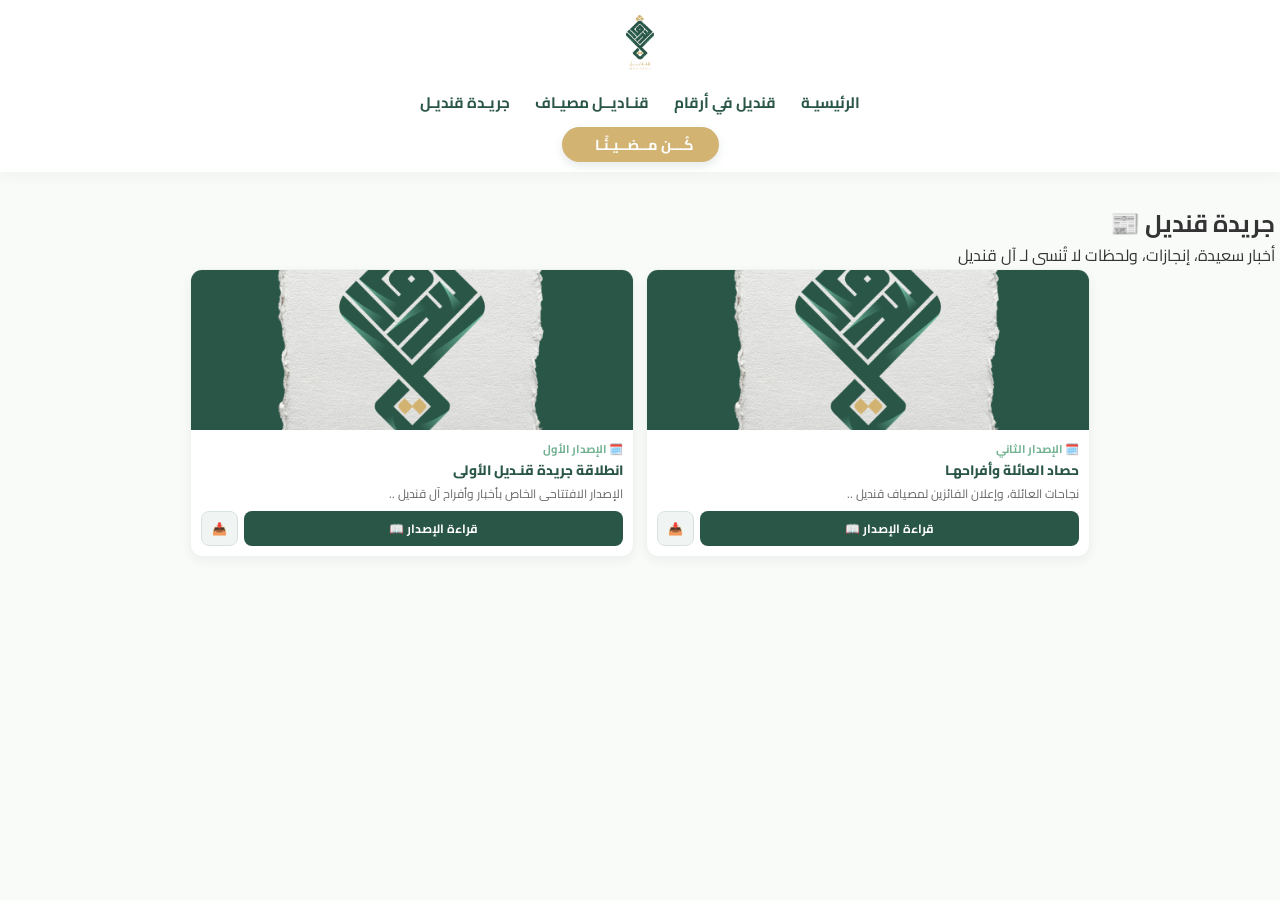
==== index.html @ c9a96355 "Update index.html" ====
<!DOCTYPE html>
<html lang="ar" dir="rtl">
<head>
    <meta charset="UTF-8">
    <meta name="viewport" content="width=device-width, initial-scale=1.0">
    <link rel="stylesheet" href="styleq.css">

    <title>جريدة قنديل</title>

    <!-- 1. أكواد الـ CSS (الستايل) -->
    <style>
        /* =======================================================
           تنسيقات قسم جريدة قنديل والنافذة الانبثاقية
           ======================================================= */
        @import url('https://fonts.googleapis.com/css2?family=Cairo:wght@400;600;700;800;900&display=swap');

         /* =======================================================
   إصلاح مسافة الهيدر + عرض بطاقتين بجانب بعضهما (Grid 2-Columns)
   ======================================================= */

/* 1. ضبط مسافة الهيدر لتطابق الصفحة الرئيسية */
/* ضبط المسافة العلوية لجميع الشاشات والجوالات */
body {
    font-family: 'Cairo', sans-serif !important;
    background-color: #f9fbf9;
    margin: 0;
    padding: 0;
    padding-top: 195px !important; /* مسافة كافية لمنع اختفاء العنوان خلف الهيدر */
    direction: rtl;
}

/* ضبط المسافة المخصصة للجوال والآيفون */
@media (max-width: 440px) {
    body {
        padding-top: 180px !important; /* زيادة المسافة للجوال حتى يظهر العنوان كاملاً */
    }
}

.qandil-newspaper-section {
    padding: 10px 5px;
}

/* 2. جعل شبكة العرض تتكون من عمودين دائماً */
.newspaper-grid {
    display: grid;
    grid-template-columns: repeat(2, 1fr); /* عمودين بصف واحد */
    gap: 12px; /* تقليل المسافة بين البطاقات لتناسب الجوال */
    max-width: 900px;
    margin: 0 auto;
}

/* 3. تصغير أحجام عناصر البطاقات للتناسق */
.newspaper-card {
    background: #ffffff;
    border-radius: 12px;
    overflow: hidden;
    box-shadow: 0 4px 12px rgba(0,0,0,0.05);
    border: 1px solid #eef2f0;
    display: flex;
    flex-direction: column;
}

.issue-badge {
    position: absolute;
    top: 8px;
    right: 8px;
    background: #D2B372;
    color: #4A3A10;
    font-weight: 800;
    font-size: 0.65rem;
    padding: 3px 8px;
    border-radius: 12px;
    z-index: 2;
}

.newspaper-cover {
    position: relative;
    height: 160px; /* تقليل ارتفاع الغلاف */
    background: #f4f6f5;
    overflow: hidden;
}

.newspaper-cover img {
    width: 100%;
    height: 100%;
    object-fit: cover;
}

.newspaper-info {
    padding: 10px;
    display: flex;
    flex-direction: column;
    flex-grow: 1;
}

.issue-date {
    font-size: 0.7rem;
    color: #72B192;
    font-weight: 700;
    margin-bottom: 4px;
}

.issue-title {
    font-size: 0.85rem;
    font-weight: 800;
    color: #2A5647;
    margin-bottom: 6px;
    line-height: 1.3;
}

.issue-snippet {
    font-size: 0.75rem;
    color: #666;
    line-height: 1.3;
    margin-bottom: 10px;
    flex-grow: 1;
    display: -webkit-box;
    -webkit-line-clamp: 2; /* اقتصاص النص الزائد لتبقى البطاقات بنفس الارتفاع */
    -webkit-box-orient: vertical;
    overflow: hidden;
}

.newspaper-actions {
    display: flex;
    gap: 6px;
}

.action-link {
    border: none;
    cursor: pointer;
    text-decoration: none;
    text-align: center;
    border-radius: 8px;
    font-weight: 700;
    padding: 6px 8px;
    font-size: 0.75rem;
}

.action-link.main {
    background: #2A5647;
    color: #ffffff;
    flex-grow: 1;
}

.action-link.icon-only {
    background: #f0f4f2;
    color: #2A5647;
    border: 1px solid #d8e3de;
    display: flex;
    align-items: center;
    justify-content: center;
    padding: 6px 10px;
}

        /* تنسيق النافذة الانبثاقية (Modal) */
        .flipbook-modal {
            display: none;
            position: fixed;
            top: 0; left: 0; width: 100%; height: 100%;
            background-color: rgba(0, 0, 0, 0.75);
            backdrop-filter: blur(5px);
            z-index: 99999;
            align-items: center;
            justify-content: center;
            padding: 20px;
        }

        .flipbook-modal.active {
            display: flex;
        }

        .modal-content {
            background: #ffffff;
            width: 90%;
            max-width: 1000px;
            height: 85vh;
            border-radius: 20px;
            overflow: hidden;
            display: flex;
            flex-direction: column;
            box-shadow: 0 20px 50px rgba(0,0,0,0.3);
            animation: modalFadeIn 0.3s ease;
        }

        @keyframes modalFadeIn {
            from { opacity: 0; transform: scale(0.95); }
            to { opacity: 1; transform: scale(1); }
        }

        .modal-header {
            background: #2A5647;
            color: #ffffff;
            padding: 15px 25px;
            display: flex;
            justify-content: space-between;
            align-items: center;
        }

        .modal-header h3 {
            margin: 0;
            font-size: 1.2rem;
            font-weight: 800;
        }

        .close-modal {
            background: none;
            border: none;
            color: #ffffff;
            font-size: 2rem;
            cursor: pointer;
            line-height: 1;
        }

        .modal-body {
            flex-grow: 1;
            width: 100%;
            height: 100%;
            background: #f0f0f0;
        }
    </style>
</head>
<body>
<header>
    <div class="container navbar">
        <div class="nav-logo-row">
            <a href="index.html#hero">
                <img src="شفاف%20%20قنديل.png" alt="شعار مصياف قنديل" class="nav-logo">
            </a>
        </div>

        <div class="nav-links-row">
            <nav>
                <ul class="nav-links">
                    <li><a href="index.html" title="الرئيسية"> الرئيسيـة </a></li>
                    <li><a href="index.html#stats">قنديل في أرقام</a></li>
                    <li><a href="all.html">قنـاديــل مصيـاف</a></li>
                    <li><a href="newp.html">جريـدة قنديـل</a></li>
                </ul>
            </nav>
        </div>

        <div class="nav-bottom-row">
            <a href="IBAN.html" target="_blank" class="nav-support-btn">
                كُـــن مــضــيـئًـا <i class="fa-solid fa-hand-holding-heart"></i>
            </a>
        </div>
    </div>
</header>

    <!-- أجزاء الـ HTML -->
    <section class="qandil-newspaper-section">
        <div class="newspaper-header">
            <h2 class="newspaper-title">جريدة قنديل 📰</h2>
            <p class="newspaper-subtitle">أخبار سعيدة، إنجازات، ولحظات لا تُنسى لـ آل قنديل</p>
        </div>

        <div class="newspaper-grid">

            <!-- الإصدار الثاني (new2.pdf) -->
            <div class="newspaper-card">
                <div class="issue-badge">أحدث إصدار 🔥</div>
                <div class="newspaper-cover">
                    <img src="غلاف.png" alt="غلاف الإصدار الثاني">
                    <div class="cover-overlay">
                        <button class="view-btn" onclick="openFlipbook('new2.pdf', 'الإصدار الثاني')">
                            تصفح الجريدة 📖
                        </button>
                    </div>
                </div>
                <div class="newspaper-info">
                    <span class="issue-date">🗓️ الإصدار الثاني</span>
                    <h3 class="issue-title">حصاد العائلة وأفراحهـا</h3>
                    <p class="issue-snippet">نجاحات العائلة، وإعلان الفائزين لمصياف قنديل ..</p>
                    <div class="newspaper-actions">
                        <button class="action-link main" onclick="openFlipbook('new2.pdf', 'الإصدار الثاني')">
                            قراءة الإصدار 📖
                        </button>
                        <a href="new2.pdf" download class="action-link icon-only" title="تحميل PDF">📥</a>
                    </div>
                </div>
            </div>

            <!-- الإصدار الأول (new1.pdf) -->
            <div class="newspaper-card">
                <div class="newspaper-cover">
                    <img src="غلاف.png" alt="غلاف الإصدار الأول">
                    <div class="cover-overlay">
                        <button class="view-btn" onclick="openFlipbook('new1.pdf', 'الإصدار الأول')">
                            تصفح الجريدة 📖
                        </button>
                    </div>
                </div>
                <div class="newspaper-info">
                    <span class="issue-date">🗓️ الإصدار الأول</span>
                    <h3 class="issue-title">انطلاقة جريدة قنـديل الأولى</h3>
                    <p class="issue-snippet">الإصدار الافتتاحي الخاص بأخبار وأفراح آل قنديل ..</p>
                    <div class="newspaper-actions">
                        <button class="action-link main" onclick="openFlipbook('new1.pdf', 'الإصدار الأول')">
                            قراءة الإصدار 📖
                        </button>
                        <a href="new1.pdf" download class="action-link icon-only" title="تحميل PDF">📥</a>
                    </div>
                </div>
            </div>

        </div>
    </section>

    <!-- النافذة الانبثاقية -->
    <div id="flipbookModal" class="flipbook-modal">
        <div class="modal-content">
            <div class="modal-header">
                <h3 id="modalTitle">تصفح الجريدة</h3>
                <button class="close-modal" onclick="closeFlipbook()">&times;</button>
            </div>
            <div class="modal-body">
                <!-- سيتم تحميل الـ PDF هنا تلقائياً -->
            </div>
        </div>
    </div>

    <!-- أكواد الجافاسكريبت JS -->
    <script>
function openFlipbook(pdfUrl, title) {
    const modal = document.getElementById('flipbookModal');
    const modalBody = document.querySelector('.modal-body');
    const modalTitle = document.getElementById('modalTitle');

    modalTitle.textContent = "جريدة قنديل - " + title;

    // استخدام اسم الملف المباشر ليعمل بسلاسة على GitHub Pages
    modalBody.innerHTML = `<embed src="${pdfUrl}#toolbar=0&navpanes=0" type="application/pdf" width="100%" height="100%" />`;

    modal.classList.add('active');
    document.body.style.overflow = 'hidden';
}

function closeFlipbook() {
    const modal = document.getElementById('flipbookModal');
    const modalBody = document.querySelector('.modal-body');

    modal.classList.remove('active');
    modalBody.innerHTML = '';
    document.body.style.overflow = 'auto';
}

window.onclick = function(event) {
    const modal = document.getElementById('flipbookModal');
    if (event.target === modal) {
        closeFlipbook();
    }
}
    </script>
</body>
</html>
---- styleq.css ----
/* =======================================================
   1. إعدادات المتغيرات والألوان بناءً على هوية قنديل
   ======================================================= */
:root {
    --primary-color: #2A5647;   /* الأخضر الداكن المعتمد للهوية */
    --accent-color: #D2B372;    /* الذهبي المعتمد (شعلة النور) */
    --light-bg: #f4f7f5;        /* خلفية مريحة */
    --white: #ffffff;
    --text-color: #333333;
    --transition: all 0.4s ease;
}

* {
    margin: 0;
    padding: 0;
    box-sizing: border-box;
    font-family: 'Cairo', sans-serif;
}

html {
    scroll-behavior: smooth;
}

body {
    background-color: var(--light-bg);
    color: var(--text-color);
    line-height: 1.6;
    overflow-x: hidden; /* يمنع أي ظهور لشريط التمرير العرضي المزعج في الآيفون */
    padding-top: 195px !important; /* مسافة تعويضية علوية لضمان عدم اختفاء بداية الـ Hero تحت الهيدر المطور المكون من 3 أسطر */
}

.container {
    width: 90%;
    max-width: 1300px;
    margin: 0 auto;
}

/* =======================================================
   2. الهيدر وشريط التنقل العلوي الثابت والمطور (Navbar)
   ======================================================= */
header {
    background-color: var(--white);
    box-shadow: 0 4px 15px rgba(0, 0, 0, 0.04);
    position: fixed;
    top: 0;
    left: 0;
    width: 100%;
    z-index: 1000;
    padding: 15px 0 10px 0;
}

/* حاوية الهيدر ترتب الأسطر الثلاثة عمودياً وتحاذيها في الوسط */
.navbar {
    display: flex;
    flex-direction: column;
    align-items: center; /* توسيط كل شيء */
    gap: 12px;
    width: 100%;
}

/* السطر الأول: الشعار في المنتصف */
.nav-logo-row {
    display: flex;
    justify-content: center;
    width: 100%;
}

.nav-logo {
    height: 55px; /* حجم مناسب للشعار */
    width: auto;
    object-fit: contain;
}

/* السطر الثاني: الروابط مجمعة في الوسط تحت الشعار */
.nav-links-row {
    display: flex;
    justify-content: center;
    width: 100%;
}

.nav-links {
    display: flex;
    align-items: center;
    justify-content: center;
    gap: 25px;
    list-style: none;
    margin: 0;
    padding: 0;
}

.nav-links li a {
    text-decoration: none;
    color: var(--primary-color);
    font-weight: 700;
    font-size: 0.95rem;
    transition: var(--transition);
}

.nav-links li a:hover {
    color: var(--accent-color);
}

/* أيقونة المنزل */
.home-icon {
    font-size: 1.3rem;
    color: var(--primary-color);
    transition: var(--transition);
    vertical-align: middle;
}

.home-icon:hover {
    color: var(--accent-color);
    transform: scale(1.15);
}

/* السطر الثالث: زر الدعم المصغر */
.nav-bottom-row {
    display: flex;
    justify-content: center;
    width: 100%;
}

/* تصميم الزر المصغر والمحكوم بأبعاد ثابتة */
.nav-support-btn {
    background-color: var(--accent-color);
    color: var(--white) !important;
    padding: 6px 25px; /* تقليل الحشو ليكون أصغر وأرشق */
    max-width: 180px; /* تحديد عرض أقصى لكي لا يمتد ويصبح ضخماً */
    width: auto; /* يلغي الامتداد التلقائي */
    border-radius: 50px;
    text-decoration: none;
    font-weight: 700;
    font-size: 0.9rem; /* خط أصغر وأرتب */
    box-shadow: 0 4px 10px rgba(42, 86, 71, 0.12);
    transition: var(--transition);
    display: inline-flex;
    align-items: center;
    justify-content: center;
    gap: 8px;
}

.nav-support-btn:hover {
    background-color: var(--primary-color);
    transform: translateY(-2px);
    box-shadow: 0 6px 15px rgba(42, 86, 71, 0.2);
}
/* =======================================================
   3. قسم الترحيب (Hero Section) - مقاس متوازن وملموم
   ======================================================= */
.hero-section {
    background: var(--white);
    padding: 30px 0; /* مسافة متناسقة وملمومة */
    width: 100%;
}

.hero-container {
    max-width: 1050px;
    margin: 0 auto;
    display: flex;
    flex-direction: row;
    align-items: center;
    justify-content: space-between;
    gap: 30px;
}

/* الجهة اليمنى: النصوص */
.hero-text-side {
    flex: 1.2;
    text-align: right;
}

.welcome-title {
    font-size: 1.6rem; /* عنوان بحجم معتدل وواضح */
    font-weight: 800;
    color: var(--primary-color);
    margin-bottom: 12px;
    line-height: 1.35;
}

.welcome-title .brand-name {
    color: var(--accent-color);
}

.hero-intro-content {
    display: flex;
    flex-direction: column;
    align-items: flex-start;
    gap: 10px;
    width: 100%;
}

.hero-main-text {
    font-size: 1.15rem; /* خط مقروء ومتناسق للسطر الأول */
    font-weight: 700;
    color: var(--primary-color);
    margin: 0;
    line-height: 1.45;
    text-align: right;
}

.hero-sub-text {
    font-size: 0.98rem; /* خط متناسب للسطر الثاني */
    font-weight: 600;
    color: var(--accent-color);
    margin: 0;
    line-height: 1.55;
    text-align: right;
}

/* الجهة اليسرى: الصورة/المعرض */
.hero-image-side {
    flex: 0.85;
    display: flex;
    justify-content: center;
    align-items: center;
    background: transparent;
}

.hero-img {
    width: 100%;
    max-width: 260px; /* مقاس ملموم للصورة بدون تضخيم */
    height: auto;
    object-fit: contain;
    background: none;
    box-shadow: none;
    border-radius: 0;
}

/* التجاوب مع الجوال */
@media (max-width: 768px) {
    .hero-container {
        flex-direction: column-reverse;
        text-align: center;
        gap: 20px;
    }

    .hero-text-side {
        text-align: center;
        width: 100%;
    }

    .hero-intro-content {
        align-items: center;
    }

    .welcome-title,
    .hero-main-text,
    .hero-sub-text {
        text-align: center;
    }

    .welcome-title { font-size: 1.35rem; }
    .hero-main-text { font-size: 1.05rem; }
    .hero-sub-text { font-size: 0.9rem; }

    .hero-img {
        max-width: 200px;
    }
}
/* =======================================================
   4. لوحة التحكم الإحصائية (Dashboard Section)
   ======================================================= */
.dashboard-section {
    padding: 40px 0;
}

.dashboard-grid {
    display: grid;
    grid-template-columns: 380px 1fr; /* 380px للحصالة يميناً والباقي للأبطال يساراً */
    gap: 25px;
    align-items: start;
}

/* في الشاشات الصغرى والجوال ينزلان تحت بعض */
@media (max-width: 992px) {
    .dashboard-grid {
        grid-template-columns: 1fr;
    }
}

/* لضبط شبكة الأبطال داخل العمود الأيسر */
.champions-section .categories-wrapper {
    display: grid;
    grid-template-columns: repeat(2, 1fr); /* تتوزع الفئات عمودين x عمودين للوضوح */
    gap: 15px;
}

@media (max-width: 600px) {
    .champions-section .categories-wrapper {
        grid-template-columns: 1fr;
    }
}
.section-title-box h2 {
    color: var(--primary-color);
    font-size: 1.8rem;
    margin-bottom: 5px;
    font-weight: 700;
}

.section-title-box p {
    color: #666;
    font-size: 0.95rem;
    margin-bottom: 20px;
}

/* بوكس الحصالة */
.right-column-box {
    background-color: var(--white);
    padding: 30px 20px;
    border-radius: 20px;
    box-shadow: 0 8px 25px rgba(0,0,0,0.04);
    border-top: 5px solid var(--accent-color);
    text-align: center;
}

.money-box-img-container {
    margin: 20px 0;
}

.money-box-large-img {
    max-width: 43%;
    height: auto;
    animation: pulse 2.5s infinite alternate;
}

@keyframes pulse {
    0% { transform: scale(1); }
    100% { transform: scale(1.04); }
}

/* =======================================================
   5. بوكس العداد ودليل ألوان العوائل الجديد
   ======================================================= */
.progress-container-box {
    background-color: var(--light-bg);
    padding: 20px;
    border-radius: 15px;
    margin-top: 15px;
    text-align: right;
}

.progress-info {
    display: flex;
    justify-content: space-between;
    font-size: 1rem;
    font-weight: 700;
    margin-bottom: 12px;
    direction: rtl;
}

.progress-bar-bg {
    background-color: #e0e0e0;
    height: 18px;
    border-radius: 10px;
    overflow: hidden;
    margin-bottom: 20px;
}

.progress-bar-fill {
    background: linear-gradient(90deg, var(--accent-color), var(--primary-color));
    height: 100%;
    transition: width 1.5s ease-in-out;
}

/* دليل ألوان العوائل الرأسي المنظم للآيفون */
.families-legend {
    display: flex;
    flex-direction: column;
    gap: 10px;
    margin: 15px 0;
    padding-top: 10px;
    border-top: 1px solid rgba(0, 0, 0, 0.05);
}

.legend-item {
    display: flex;
    align-items: center;
    gap: 10px;
    direction: rtl;
}

.color-box {
    width: 16px;
    height: 16px;
    border-radius: 4px;
    display: inline-block;
    flex-shrink: 0;
}

.family-name {
    font-size: 0.9rem;
    font-weight: 700;
    color: var(--text-color);
}

.motivation-text {
    font-size: 0.85rem;
    color: var(--primary-color);
    font-weight: 700;
    margin-top: 15px;
    text-align: center;
}

/* =======================================================
   6. لوحة شرف النجوم والأرقام
   ======================================================= */
.left-column-stars {
    background-color: var(--white);
    padding: 30px;
    border-radius: 20px;
    box-shadow: 0 8px 25px rgba(0,0,0,0.04);
    border-top: 5px solid var(--primary-color);
}

.stars-categories-grid {
    display: grid;
    grid-template-columns: 1fr 1fr;
    gap: 20px;
}

.winner-card {
    background: var(--light-bg);
    border-radius: 15px;
    padding: 20px;
    position: relative;
    display: flex;
    flex-direction: column;
    align-items: center;
    text-align: center;
    transition: var(--transition);
    border: 1px solid #e3eae5;
}

.winner-card:hover {
    transform: translateY(-5px);
    box-shadow: 0 10px 20px rgba(42, 86, 71, 0.08);
}

.category-tag {
    position: absolute;
    top: 12px;
    right: 12px;
    background-color: var(--primary-color);
    color: var(--white);
    padding: 3px 12px;
    border-radius: 12px;
    font-size: 0.8rem;
    font-weight: 700;
}

.winner-avatar-box {
    width: 90px;
    height: 90px;
    border-radius: 50%;
    border: 3px solid var(--accent-color);
    overflow: hidden;
    margin: 15px 0 10px 0;
    background-color: #ddd;
}

.winner-img {
    width: 100%;
    height: 100%;
    object-fit: cover;
}

.winner-details h3 {
    color: var(--primary-color);
    font-size: 1.2rem;
    font-weight: 700;
    margin-bottom: 5px;
}

/* --- تنسيق النص التشجيعي أسفل لوحة النجوم --- */
.stars-motivation-box {
    margin-top: 25px;
    padding: 15px;
    background-color: var(--light-bg);
    border-radius: 12px;
    text-align: center;
    border: 1px dashed var(--accent-color);
}

.stars-motivation-box p {
    color: var(--primary-color);
    font-size: 1rem;
    font-weight: 700;
    margin: 0;
    display: inline-flex;
    align-items: center;
    justify-content: center;
    gap: 8px;
}

.achievement-text {
    font-size: 0.9rem;
    color: #555;
    font-weight: 600;
}

.section-title {
    text-align: center;
    margin: 50px 0 30px 0;
}

.section-title h2 {
    color: var(--primary-color);
    font-size: 2.2rem;
    font-weight: 700;
}

.stats-grid {
    display: grid;
    grid-template-columns: repeat(auto-fit, minmax(260px, 1fr));
    gap: 25px;
    margin-bottom: 40px;
}

.stat-item {
    background-color: var(--white);
    padding: 35px 20px;
    border-radius: 15px;
    text-align: center;
    box-shadow: 0 5px 20px rgba(0,0,0,0.03);
    border-bottom: 4px solid var(--accent-color);
}

.stat-icon {
    font-size: 2.8rem;
    color: var(--primary-color);
    margin-bottom: 10px;
}

.counter {
    font-size: 2.4rem;
    color: var(--primary-color);
    font-weight: 700;
}

.stat-item p {
    font-weight: 700;
    color: #666;
}

/* =======================================================
   7. قسم من نحن والفوتر الرسمي المطور
   ======================================================= */
.about-section {
    background-color: var(--primary-color);
    color: var(--white);
    padding: 60px 0;
    border-radius: 20px 20px 0 0;
}

.about-grid {
    display: grid;
    grid-template-columns: 55% 40%;
    gap: 5%;
    align-items: center;
}

.about-text h2 {
    color: var(--accent-color);
    font-size: 2rem;
    margin-bottom: 20px;
    font-weight: 700;
    text-align: right;
}

.about-text p {
    font-size: 1rem;
    font-weight: 600;
    text-align: right;
    line-height: 1.8;
    opacity: 0.95;
}

.about-gallery-single {
    width: 80%;
    text-align: center;
}

.combined-gallery-img {
    width: 100%;
    height: auto;
    display: block;
    object-fit: contain;
}

/* =======================================================
   10. تنسيقات صفحة الاقتراحات المستقلة (صندوق الاقتراحات)
   ======================================================= */
.suggestions-section {
    padding: 60px 0 100px 0;
    background-color: var(--light-bg);
}

.sug-page-container {
    max-width: 600px; /* الحجم المحكوم والأنيق للصندوق كما طلبتِ */
    margin: 0 auto;
    padding: 0 15px;
}

.sug-page-box {
    background-color: var(--white);
    padding: 40px 30px;
    border-radius: 20px;
    box-shadow: 0 10px 30px rgba(42, 86, 71, 0.05); /* ظل ناعم بلمحة أخاذة من لون الهوية */
    border-top: 6px solid var(--accent-color); /* الخط الذهبي الفخم في الأعلى تماماً */
    transition: var(--transition);
}

.sug-page-form {
    margin-top: 35px;
    display: flex;
    flex-direction: column;
    gap: 25px; /* مسافات متناسقة بين الحقول */
}

.sug-page-group {
    display: flex;
    flex-direction: column;
    gap: 8px;
    text-align: right;
}

.sug-page-group label {
    display: block;
    color: var(--primary-color);
    font-weight: 700;
    font-size: 0.95rem;
}

.sug-page-group label i {
    color: var(--accent-color); /* الأيقونات بلون النور الذهبي المعتمد */
    margin-left: 5px;
}

.sug-page-group input[type="text"],
.sug-page-group select,
.sug-page-group textarea {
    width: 100%;
    padding: 14px 16px;
    border: 1.5px solid #e3eae5; /* لون حدود متناغم مع الخلفية الفاتحة والأخضر */
    background-color: #fcfdfe;
    border-radius: 12px;
    font-size: 0.95rem;
    font-weight: 600;
    font-family: 'Cairo', sans-serif;
    color: var(--text-color);
    direction: rtl;
    outline: none;
    transition: var(--transition);
}

.sug-page-group input[type="text"]::placeholder,
.sug-page-group textarea::placeholder {
    color: #aaaaaa;
}

/* تأثير التركيز عند الكتابة داخل الحقول */
.sug-page-group input[type="text"]:focus,
.sug-page-group select:focus,
.sug-page-group textarea:focus {
    border-color: var(--primary-color);
    background-color: var(--white);
    box-shadow: 0 0 0 4px rgba(42, 86, 71, 0.06); /* توهج خفيف بلون الهوية الأخضر */
}

.sug-page-group textarea {
    min-height: 140px;
    resize: vertical; /* التوسيع عمودياً فقط للمستخدم */
}

/* تنسيق زر الإرسال المتناسق مع أزرار الموقع */
.sug-page-submit-btn {
    width: 100%;
    background-color: var(--primary-color);
    color: var(--white);
    padding: 15px 30px;
    border: none;
    border-radius: 50px; /* زر دائري ورشيق متناسق مع أزرار الموقع */
    font-size: 1.05rem;
    font-weight: 700;
    font-family: 'Cairo', sans-serif;
    cursor: pointer;
    box-shadow: 0 4px 15px rgba(42, 86, 71, 0.15);
    display: flex;
    align-items: center;
    justify-content: center;
    gap: 8px;
    transition: var(--transition);
}

.sug-page-submit-btn:hover {
    background-color: var(--accent-color); /* يقلب ذهبي عند التحويم فخامة تامة */
    transform: translateY(-2px);
    box-shadow: 0 6px 20px rgba(210, 179, 114, 0.25);
    color: var(--white);
}

.sug-page-submit-btn:active {
    transform: translateY(0);
}

/* =======================================================
   11. التجاوب الكامل والشاشات الصغيرة لجوالات الآيفون
   ======================================================= */
@media (max-width: 480px) {
    .suggestions-section {
        padding: 30px 0 60px 0;
    }

    .sug-page-box {
        padding: 30px 20px;
        border-radius: 15px;
    }

    .sug-page-group label {
        font-size: 0.9rem;
    }

    .sug-page-group input[type="text"],
    .sug-page-group select,
    .sug-page-group textarea {
        padding: 12px 14px;
        font-size: 0.9rem;
    }

    .sug-page-submit-btn {
        padding: 13px 25px;
        font-size: 0.95rem;
    }
}

footer {
    background-color: #1b3a30;
    color: var(--white);
    padding: 25px 0;
    font-weight: 600;
    font-size: 0.9rem;
    border-top: 3px solid var(--accent-color);
}

.footer-container {
    display: flex;
    flex-direction: column;
    align-items: center;
    gap: 15px;
    text-align: center;
}

.footer-socials {
    display: flex;
    align-items: center;
    justify-content: center;
    gap: 20px;
}

.footer-icon-link {
    color: var(--white);
    text-decoration: none;
    font-size: 1.4rem;
    display: inline-flex;
    align-items: center;
    gap: 8px;
    transition: var(--transition);
}

.footer-icon-link.join-icon {
    font-size: 0.9rem;
    background-color: rgba(255, 255, 255, 0.1);
    padding: 6px 15px;
    border-radius: 20px;
    border: 1px solid rgba(212, 179, 114, 0.4);
}

.footer-icon-link:hover {
    color: var(--accent-color);
    transform: translateY(-2px);
}

.footer-icon-link.join-icon:hover {
    background-color: var(--accent-color);
    color: var(--primary-color);
}

.footer-rights p {
    opacity: 0.7;
    font-size: 0.85rem;
}

/* =======================================================
   8. شاشات العرض التفاعلية المتوسطة (Tablets)
   ======================================================= */
@media (max-width: 992px) {
    .dashboard-grid { grid-template-columns: 1fr; gap: 30px; }
    .stars-categories-grid { grid-template-columns: 1fr; }
    .about-grid { grid-template-columns: 1fr; gap: 30px; }
    .about-gallery-single { width: 100%; }
}

/* =======================================================
   9. شاشات الجوال المخصصة والآيفون والتجاوب الذكي للـ Hero
   ======================================================= */
@media (max-width: 440px) {
    .hero-section {
        padding-top: 10px !important; /* مسافة أمان مضافة بالتزامن مع البادنج الإجمالي للـ body */
        padding-bottom: 25px;
    }

    .hero-container {
        gap: 20px;
        padding: 0 15px;
    }

    .welcome-title { font-size: 1.6rem; }
    .hero-intro-content { gap: 15px; }
    .hero-main-text { font-size: 1.25rem; }
    .hero-sub-text { font-size: 1.05rem; }
    .hero-vision-text { font-size: 0.9rem; line-height: 1.7; }
}

.stat-icon .quran-custom-icon {
    width: 55px;         /* ارفعي القيمة هنا حتى يتناسق حجمها بالنظر مع الباقيين */
    height: 60px;        /* تثبيت الارتفاع ليتطابق مع الـ font-size الخاص بالأيقونات */
    object-fit: contain; /* يحافظ على أبعاد المصحف بدون تمطيط */
    display: inline-block;
    vertical-align: middle;
}

@media (max-width: 440px) {
    body {
        padding-top: 105px !important; /* مسافة تعويضية مطورة ومحكمة للآيفون لحماية الهيدر الممتد */
    }

    /* ضمان ثبات الهيدر العمودي في الجوال */
    .navbar {
        display: flex !important;
        flex-direction: column !important;
        justify-content: center !important;
        align-items: center !important;
        width: 100% !important;
        gap: 12px !important;
        padding: 0 !important;
    }

    .nav-logo {
        height: 48px !important; /* تصغير طفيف وموحد للشعار في الجوال */
        margin-bottom: 2px !important;
    }

    nav {
        width: 100% !important;
        display: flex !important;
        justify-content: center !important;
    }

    nav ul {
        display: flex !important;
        flex-direction: row !important;
        align-items: center !important;
        justify-content: center !important;
        gap: 15px !important; /* مسافة مريحة للروابط */
        width: 100% !important;
    }

    nav ul li {
        margin: 0 !important;
        padding: 0 !important;
    }

    nav ul li a {
        font-size: 0.88rem !important;
        white-space: nowrap !important;
    }

    .nav-support-btn {
        max-width: 160px !important; /* أبعاد محكومة للزر على الآيفون */
        padding: 5px 20px !important;
        font-size: 0.88rem !important;
        width: 100% !important;
        justify-content: center;
    }

    /* ضبط أبعاد كتل العناصر المتنوعة للجوال */
    .section-title-box h2 { font-size: 1.3rem; text-align: center; }
    .section-title-box p { font-size: 0.85rem; text-align: center; }
    .money-box-large-img { max-width: 55%; }
    .right-column-box, .left-column-stars { padding: 20px 12px; }
    .about-text h2 { font-size: 1.4rem; text-align: center; }
    .about-text p { font-size: 0.88rem; text-align: justify; }

    .stars-motivation-box {
        margin-top: 18px;
        padding: 12px 10px;
    }
    .stars-motivation-box p {
        font-size: 0.82rem;
    }

    .footer-socials {
        flex-direction: row;
        flex-wrap: wrap;
        justify-content: center;
        gap: 12px;
    }
    .footer-icon-link.join-icon .icon-text {
        font-size: 0.78rem;
    }
}

/* تنسيق عبارة الاحتفال بالوسط وبألوان الهوية */
.milestone-text-only {
    text-align: center !important; /* توسيط كامل للنص */
    margin: 18px auto 12px !important;
    padding: 0 10px !important;
    width: 100% !important;
}

/* السطر الأول: ذهبي وأكبر قليلاً */
.milestone-title {
    color: var(--accent-color) !important; /* اللون الذهبي الفخم الخاص بهوية قنديل */
    font-size: 1.15rem !important;          /* حجم أكبر بارز للعين */
    font-weight: 800 !important;
    margin-bottom: 6px !important;
    line-height: 1.4 !important;
}

/* السطر الثاني: أخضر غامق ناعم */
.milestone-sub {
    color: var(--primary-color) !important; /* اللون الأخضر الغامق الخاص بالهوية */
    font-size: 0.92rem !important;
    font-weight: 600 !important;
    margin: 0 !important;
    line-height: 1.5 !important;
}


/* تصميم زر حوّل الآن بهوية قنديل */
.btn-transfer-now {
    background-color: var(--primary-color); /* اللون الأخضر الرسمي */
    color: var(--white) !important;
    padding: 10px 35px; /* حجم متناسق ورشيق */
    border-radius: 50px; /* زوايا دائرية ناعمة */
    text-decoration: none;
    font-weight: 700;
    font-size: 0.95rem;
    box-shadow: 0 4px 12px rgba(42, 86, 71, 0.15);
    transition: var(--transition);
    display: inline-flex;
    align-items: center;
    justify-content: center;
}

/* تأثيرات حركة ذكية عند تمرير الماوس */
.btn-transfer-now:hover {
    background-color: var(--accent-color); /* يتحول للذهبي عند التمرير */
    color: var(--white) !important;
    transform: translateY(-2px);
    box-shadow: 0 6px 15px rgba(210, 179, 114, 0.25);
}

/* ضبط متجاوب وخاص بشاشات الجوال والآيفون لكي يحافظ على فخامته */
@media (max-width: 440px) {
    .btn-transfer-now {
        font-size: 0.88rem !important;
        padding: 8px 30px !important;
        width: 80% !important; /* يأخذ مساحة مناسبة ومريحة للضغط بالإصبع على الجوال */
    }
}

.motivation-text {
    font-size: 0.85rem;
    color: var(--primary-color);
    font-weight: 700;
    margin-top: 15px;
    text-align: center;
}
/* توسيط زر حوّل الآن مع الحفاظ على حجمه الطبيعي الأصلي */
.btn-transfer-now {
    display: inline-block !important; /* يحافظ على حجم الزر الطبيعي بدون ما يتمدد */
    margin: 15px auto !important;     /* مسافة علوية وسفلية مناسبة */
    float: none !important;            /* يلغي أي إزاحة جانبيّة */
}

/* الحاوية الأبو للزر لتجبره يوقف بالوسط */
.btn-transfer-now-container,
div:has(> .btn-transfer-now) {
    text-align: center !important;     /* يسنتر الزر بالملي في المنتصف */
    width: 100% !important;
}

/* توسيط القسم الرئيسي بالكامل */
.stars-of-the-week {
    width: 100% !important;
    text-align: center !important;
    padding: 30px 0 !important;
}

/* حاوية الساعة */
.hourglass-wrapper {
    width: 100% !important;
    display: block !important;
    text-align: center !important;
    margin: 20px 0 15px 0 !important;
}

/* الصورة بالوسط */
.hourglass-image {
    display: inline-block !important;
    max-width: 160px !important;
    height: auto !important;
    margin: 0 auto !important;
    float: none !important;
}

/* النص تحت الساعة بالوسط */
.closing-message {
    display: block !important;
    width: 100% !important;
    text-align: center !important;
    color: var(--primary-color) !important;
    font-size: 1.2rem !important;
    font-weight: 700 !important;
    margin: 15px auto 0 auto !important;
    clear: both !important;
}


/* تنسيق الحاوية الرئيسية */
.progress-container-box {
    display: flex;
    flex-direction: column;
    gap: 12px;
}

/* السطر العلوي: توزيع الحالي والهدف على الأطراف */
.progress-info-top {
    display: flex;
    justify-content: space-between;
    align-items: center;
    font-size: 0.95rem;
    font-weight: bold;
}
/* النص الذهبي بدون خلفية أو مربع */
.progress-info-top .goal-text,
.goal-text {
    color: #c5a059 !important;
    font-size: 1.25rem !important;
    font-weight: 800 !important;
    background: transparent !important; /* إزالة خلفية المربع */
    background-color: transparent !important;
    padding: 0 !important; /* إزالة المسافات الداخلية */
    border-radius: 0 !important;
}

.progress-info-top .goal-text strong,
.goal-text strong {
    color: #b38b3f !important;
}

/* السطر السفلي: وضع المتبقي تحت العداد بالوسط */
.progress-info-bottom {
    text-align: center;
    font-size: 0.95rem;
    color: var(--primary-color, #1b4332);
    margin-top: 4px;
}

#remaining-amount {
    color: #c5a059;
    font-weight: 800;
    font-size: 1.1rem;
}
/* =======================================================
   قسم أبطال مصياف قنديل - الفائزين بالبرنامج
   ======================================================= */
.champions-section {
    padding: 35px 0;
    background-color: var(--white);
}
/* =======================================================
   تنسيق قسم الأبطال (بدون خلفية بيضاء كبرى وبحجم أكبر)
   ======================================================= */
/* =======================================================
   تصميم منصة التتويج (Podium Layout)
   ======================================================= */

.champions-section,
.left-column-box.champions-section {
    background: transparent !important;
    border: none !important;
    box-shadow: none !important;
    padding: 10px 0 !important;
}

.champions-section .categories-wrapper {
    display: grid;
    grid-template-columns: repeat(2, 1fr);
    gap: 25px;
}

/* كارت الفئة */
.category-column {
    background: rgba(255, 255, 255, 0.7);
    backdrop-filter: blur(10px);
    border-radius: 20px;
    padding: 24px 15px 15px 15px;
    border: 1px solid rgba(255, 255, 255, 0.5);
    box-shadow: 0 10px 25px rgba(0,0,0,0.03);
}

.category-header {
    font-size: 1.3rem;
    font-weight: 800;
    color: #2a5647;
    text-align: center;
    margin-bottom: 25px;
}

/* حاوية منصة التتويج */
.podium-container {
    display: flex;
    justify-content: center;
    align-items: flex-end;
    gap: 12px;
    height: 250px;
    padding-bottom: 10px;
}

/* عمود المركز الفردي */
.podium-step {
    display: flex;
    flex-direction: column;
    align-items: center;
    flex: 1;
}

/* الصورة الشخصية فوق العمود */
.podium-avatar-wrapper {
    position: relative;
    margin-bottom: 8px;
}

.podium-avatar {
    width: 60px;
    height: 60px;
    border-radius: 50%;
    object-fit: cover;
    background: #fff;
    box-shadow: 0 4px 10px rgba(0,0,0,0.1);
}

.podium-badge {
    position: absolute;
    top: -8px;
    right: -5px;
    width: 24px;
    height: 24px;
    border-radius: 50%;
    color: #fff;
    font-weight: 900;
    font-size: 0.85rem;
    display: flex;
    align-items: center;
    justify-content: center;
    box-shadow: 0 2px 6px rgba(0,0,0,0.15);
}

.podium-name {
    font-size: 0.85rem;
    font-weight: 700;
    color: #333;
    text-align: center;
    margin-bottom: 6px;
    white-space: nowrap;
    overflow: hidden;
    text-overflow: ellipsis;
    max-width: 85px;
}

/* أعمدة المنصة بأرتفاعات وألوان مختلفة */
.podium-block {
    width: 100%;
    border-radius: 12px 12px 6px 6px;
    display: flex;
    align-items: center;
    justify-content: center;
    font-size: 1.4rem;
    font-weight: 900;
    color: rgba(255, 255, 255, 0.9);
    box-shadow: inset 0 2px 4px rgba(255,255,255,0.4), 0 4px 10px rgba(0,0,0,0.05);
}

/* المركز الأول: الأطول في المنتصف */
.step-1 { order: 2; }
.step-1 .podium-avatar { width: 72px; height: 72px; border: 3px solid #d2b372; }
.step-1 .podium-badge { background: #d2b372; }
.step-1 .podium-block {
    height: 110px;
    background: linear-gradient(180deg, #72b192 0%, #2a5647 100%);
}

/* المركز الثاني: على اليمين (في الواجهة العربية) */
.step-2 { order: 1; }
.step-2 .podium-avatar { border: 3px solid #a0aec0; }
.step-2 .podium-badge { background: #a0aec0; }
.step-2 .podium-block {
    height: 80px;
    background: linear-gradient(180deg, #8abea5 0%, #477a67 100%);
}

/* المركز الثالث: على اليسار */
.step-3 { order: 3; }
.step-3 .podium-avatar { border: 3px solid #e6ce9a; }
.step-3 .podium-badge { background: #e6ce9a; }
.step-3 .podium-block {
    height: 60px;
    background: linear-gradient(180deg, #aed4c2 0%, #5d8f7c 100%);
}

@media (max-width: 768px) {
    .champions-section .categories-wrapper {
        grid-template-columns: 1fr;
    }
}

/* دعم تداخل صور الفائزين المكررين */
.tied-avatars {
    display: flex;
    justify-content: center;
    position: relative;
    width: 80px;
}

.tied-avatars .podium-avatar {
    width: 48px !important;
    height: 48px !important;
}

.tied-avatars .tied-second {
    margin-right: -20px; /* تداخل احترافي بين الصورتين */
}
/* =======================================================
   تنسيق ألوان المنصة: ذهبي - زيتي غامق - زيتي فاتح
   ======================================================= */

/* 🥇 المركز الأول: الذهبي الفاخر (المنتصف) */
.step-1 .podium-avatar {
    border: 3px solid #D2B372 !important;
}
.step-1 .podium-badge {
    background: linear-gradient(135deg, #E6CE9A, #D2B372) !important;
    color: #4A3A10 !important;
}
.step-1 .podium-block {
    background: linear-gradient(180deg, #E6CE9A 0%, #D2B372 50%, #B8934A 100%) !important;
    color: #FFFFFF !important;
    text-shadow: 0 1px 3px rgba(0,0,0,0.3);
}

/* 🥈 المركز الثاني: زيتي غامق (اليمين) */
.step-2 .podium-avatar {
    border: 3px solid #2A5647 !important;
}
.step-2 .podium-badge {
    background: linear-gradient(135deg, #3B725E, #2A5647) !important;
    color: #FFFFFF !important;
}
.step-2 .podium-block {
    background: linear-gradient(180deg, #3B725E 0%, #2A5647 60%, #1D3D32 100%) !important;
    color: #FFFFFF !important;
    text-shadow: 0 1px 3px rgba(0,0,0,0.3);
}

/* 🥉 المركز الثالث: زيتي فاتح (اليسار) */
.step-3 .podium-avatar {
    border: 3px solid #72B192 !important;
}
.step-3 .podium-badge {
    background: linear-gradient(135deg, #93C7AD, #72B192) !important;
    color: #1D3D32 !important;
}
.step-3 .podium-block {
    background: linear-gradient(180deg, #93C7AD 0%, #72B192 60%, #569476 100%) !important;
    color: #FFFFFF !important;
    text-shadow: 0 1px 3px rgba(0,0,0,0.3);
}

/* =======================================================
   تكبير صور الأبطال والشارات فوق منصة التتويج
   ======================================================= */

/* تكبير حاوية الصورة لتعطي مجالاً أوسع */
.podium-avatar-wrapper {
    position: relative;
    margin-bottom: 12px;
}

/* 🥇 المركز الأول (المنتصف): صورة ضخمة وبارزة */
.step-1 .podium-avatar {
    width: 95px !important;
    height: 95px !important;
    border-width: 4px !important;
    box-shadow: 0 6px 15px rgba(210, 179, 114, 0.4) !important;
}

.step-1 .podium-badge {
    width: 30px !important;
    height: 30px !important;
    font-size: 1.1rem !important;
    top: -6px !important;
    right: -4px !important;
}

/* 🥈 المركز الثاني (اليمين): صورة كبيرة */
.step-2 .podium-avatar {
    width: 80px !important;
    height: 80px !important;
    border-width: 3.5px !important;
    box-shadow: 0 5px 12px rgba(42, 86, 71, 0.3) !important;
}

.step-2 .podium-badge {
    width: 27px !important;
    height: 27px !important;
    font-size: 1rem !important;
    top: -5px !important;
    right: -3px !important;
}

/* 🥉 المركز الثالث (اليسار): صورة كبيرة */
.step-3 .podium-avatar {
    width: 80px !important;
    height: 80px !important;
    border-width: 3.5px !important;
    box-shadow: 0 5px 12px rgba(114, 177, 146, 0.3) !important;
}

.step-3 .podium-badge {
    width: 27px !important;
    height: 27px !important;
    font-size: 1rem !important;
    top: -5px !important;
    right: -3px !important;
}

/* تكبير العرض في حالات المراكز المكررة (مثل غالب وزياد) */
.tied-avatars {
    width: 110px !important;
}

.tied-avatars .podium-avatar {
    width: 65px !important;
    height: 65px !important;
}

.tied-avatars .tied-second {
    margin-right: -25px !important;
}

/* زيادة ارتفاع المنصة لتتناسب مع الصور الكبيرة */
.podium-container {
    height: 290px !important;
}

/* تكبير خط الأسماء وتحسين التنسيق */
.podium-name {
    font-size: 1rem !important;
    font-weight: 800 !important;
    margin-bottom: 8px !important;
    max-width: 110px !important;
}
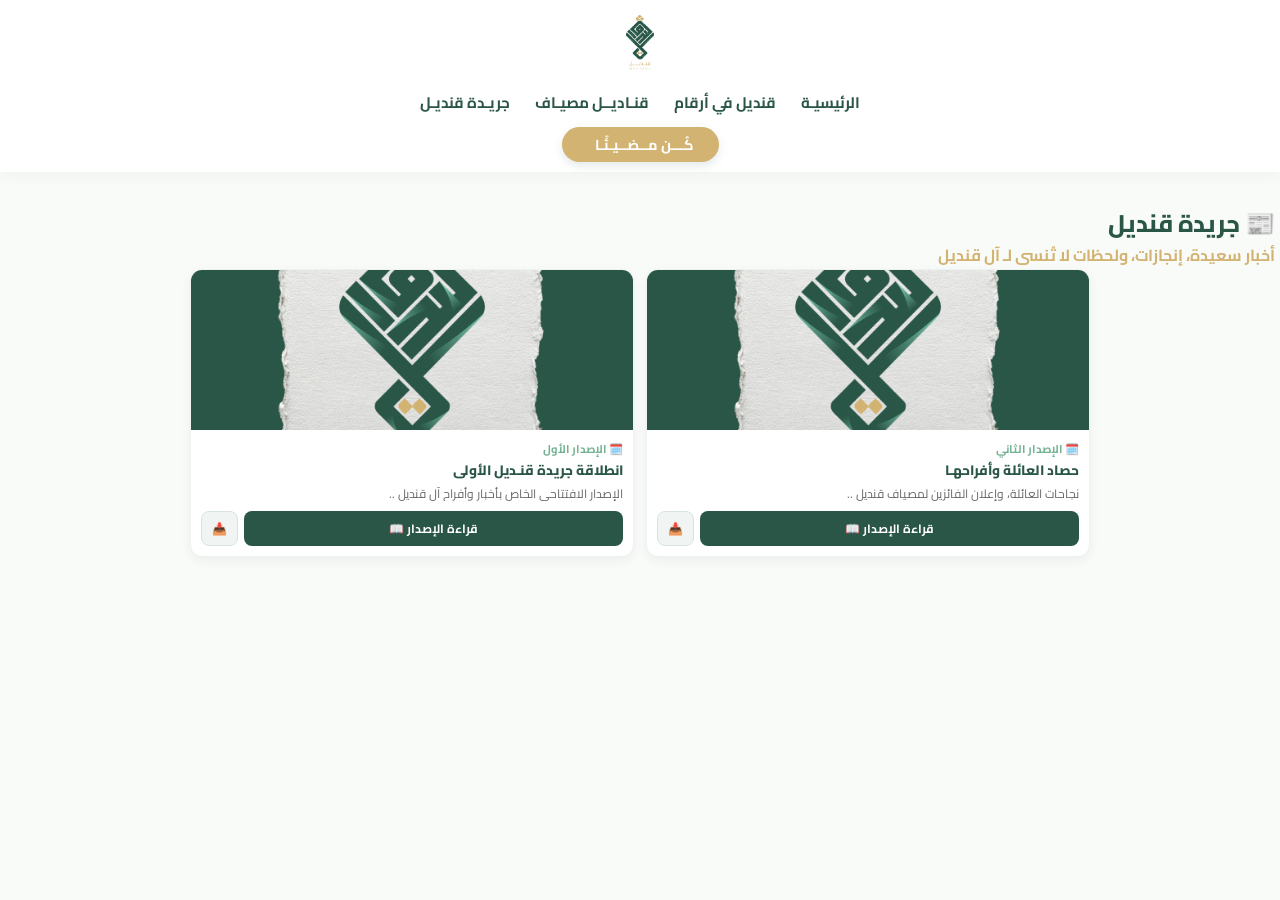
==== commit 03e57418: "Update index.html" ====
--- a/index.html
+++ b/index.html
@@ -249,10 +249,12 @@
 
     <!-- أجزاء الـ HTML -->
     <section class="qandil-newspaper-section">
-        <div class="newspaper-header">
-            <h2 class="newspaper-title">جريدة قنديل 📰</h2>
-            <p class="newspaper-subtitle">أخبار سعيدة، إنجازات، ولحظات لا تُنسى لـ آل قنديل</p>
-        </div>
+        <h1 class="newspaper-main-title" style="color: #2A5647; font-weight: 800;">
+    📰 جريدة قنديل
+</h1>
+<p class="newspaper-sub-title" style="color: #D2B372; font-weight: 700;">
+    أخبار سعيدة، إنجازات، ولحظات لا تُنسى لـ آل قنديل
+</p>
 
         <div class="newspaper-grid">
 
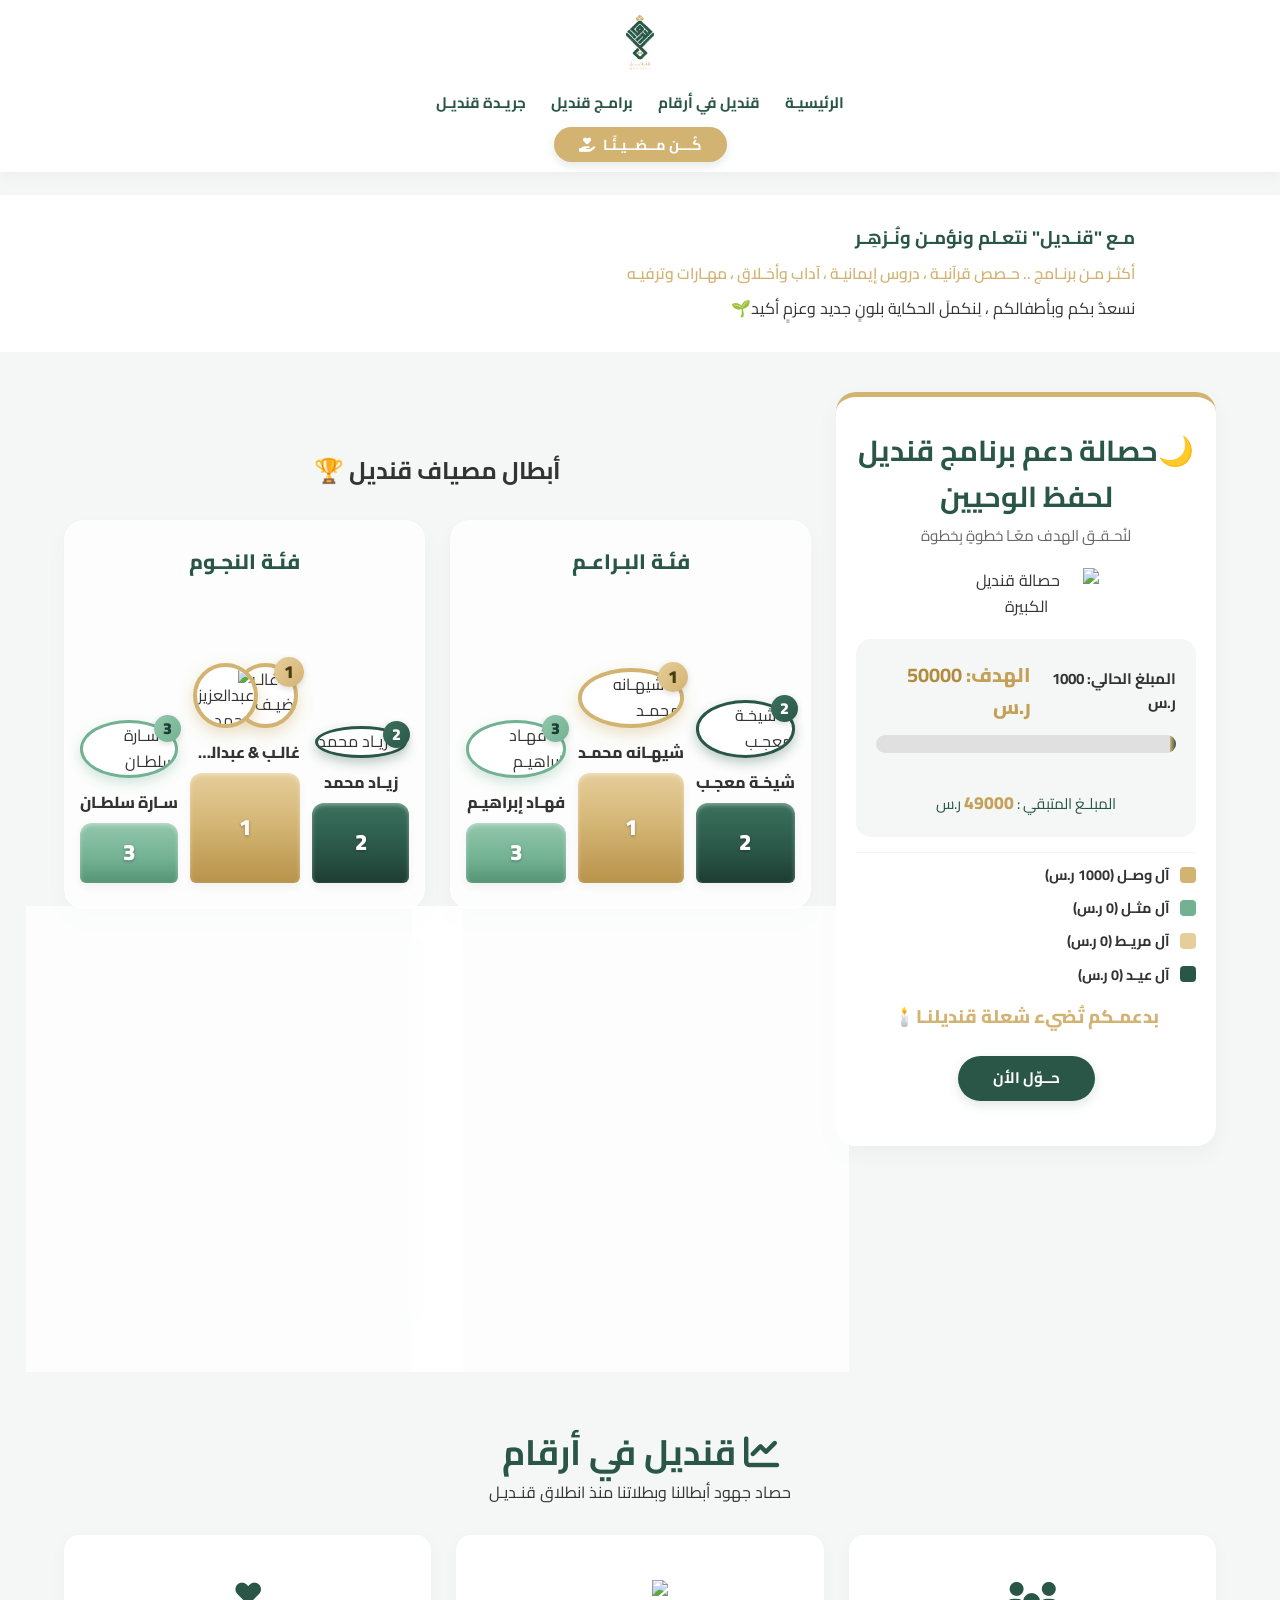
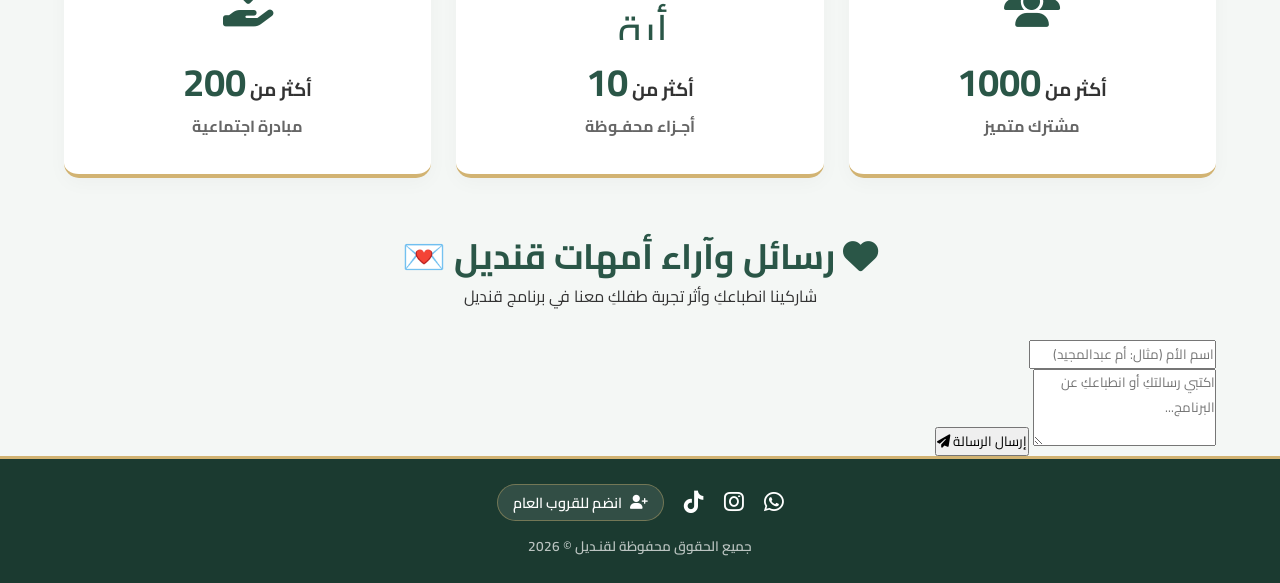
==== commit b89e9147: "Update index.html" ====
--- a/index.html
+++ b/index.html
@@ -3,355 +3,454 @@
 <head>
     <meta charset="UTF-8">
     <meta name="viewport" content="width=device-width, initial-scale=1.0">
+    <title>قنديل</title>
+    <!-- استدعاء خط Cairo المعتمد -->
+    <link rel="preconnect" href="https://fonts.googleapis.com">
+    <link rel="preconnect" href="https://fonts.gstatic.com" crossorigin>
+    <link href="https://fonts.googleapis.com/css2?family=Cairo:wght@400;600;700;900&display=swap" rel="stylesheet">
+    <!-- مكتبة الأيقونات Font Awesome -->
+    <link rel="stylesheet" href="https://cdnjs.cloudflare.com/ajax/libs/font-awesome/6.4.0/css/all.min.css">
     <link rel="stylesheet" href="styleq.css">
-
-    <title>جريدة قنديل</title>
-
-    <!-- 1. أكواد الـ CSS (الستايل) -->
-    <style>
-        /* =======================================================
-           تنسيقات قسم جريدة قنديل والنافذة الانبثاقية
-           ======================================================= */
-        @import url('https://fonts.googleapis.com/css2?family=Cairo:wght@400;600;700;800;900&display=swap');
-
-         /* =======================================================
-   إصلاح مسافة الهيدر + عرض بطاقتين بجانب بعضهما (Grid 2-Columns)
-   ======================================================= */
-
-/* 1. ضبط مسافة الهيدر لتطابق الصفحة الرئيسية */
-/* ضبط المسافة العلوية لجميع الشاشات والجوالات */
-body {
-    font-family: 'Cairo', sans-serif !important;
-    background-color: #f9fbf9;
-    margin: 0;
-    padding: 0;
-    padding-top: 195px !important; /* مسافة كافية لمنع اختفاء العنوان خلف الهيدر */
-    direction: rtl;
-}
-
-/* ضبط المسافة المخصصة للجوال والآيفون */
-@media (max-width: 440px) {
-    body {
-        padding-top: 180px !important; /* زيادة المسافة للجوال حتى يظهر العنوان كاملاً */
-    }
-}
-
-.qandil-newspaper-section {
-    padding: 10px 5px;
-}
-
-/* 2. جعل شبكة العرض تتكون من عمودين دائماً */
-.newspaper-grid {
-    display: grid;
-    grid-template-columns: repeat(2, 1fr); /* عمودين بصف واحد */
-    gap: 12px; /* تقليل المسافة بين البطاقات لتناسب الجوال */
-    max-width: 900px;
-    margin: 0 auto;
-}
-
-/* 3. تصغير أحجام عناصر البطاقات للتناسق */
-.newspaper-card {
-    background: #ffffff;
-    border-radius: 12px;
-    overflow: hidden;
-    box-shadow: 0 4px 12px rgba(0,0,0,0.05);
-    border: 1px solid #eef2f0;
-    display: flex;
-    flex-direction: column;
-}
-
-.issue-badge {
-    position: absolute;
-    top: 8px;
-    right: 8px;
-    background: #D2B372;
-    color: #4A3A10;
-    font-weight: 800;
-    font-size: 0.65rem;
-    padding: 3px 8px;
-    border-radius: 12px;
-    z-index: 2;
-}
-
-.newspaper-cover {
-    position: relative;
-    height: 160px; /* تقليل ارتفاع الغلاف */
-    background: #f4f6f5;
-    overflow: hidden;
-}
-
-.newspaper-cover img {
-    width: 100%;
-    height: 100%;
-    object-fit: cover;
-}
-
-.newspaper-info {
-    padding: 10px;
-    display: flex;
-    flex-direction: column;
-    flex-grow: 1;
-}
-
-.issue-date {
-    font-size: 0.7rem;
-    color: #72B192;
-    font-weight: 700;
-    margin-bottom: 4px;
-}
-
-.issue-title {
-    font-size: 0.85rem;
-    font-weight: 800;
-    color: #2A5647;
-    margin-bottom: 6px;
-    line-height: 1.3;
-}
-
-.issue-snippet {
-    font-size: 0.75rem;
-    color: #666;
-    line-height: 1.3;
-    margin-bottom: 10px;
-    flex-grow: 1;
-    display: -webkit-box;
-    -webkit-line-clamp: 2; /* اقتصاص النص الزائد لتبقى البطاقات بنفس الارتفاع */
-    -webkit-box-orient: vertical;
-    overflow: hidden;
-}
-
-.newspaper-actions {
-    display: flex;
-    gap: 6px;
-}
-
-.action-link {
-    border: none;
-    cursor: pointer;
-    text-decoration: none;
-    text-align: center;
-    border-radius: 8px;
-    font-weight: 700;
-    padding: 6px 8px;
-    font-size: 0.75rem;
-}
-
-.action-link.main {
-    background: #2A5647;
-    color: #ffffff;
-    flex-grow: 1;
-}
-
-.action-link.icon-only {
-    background: #f0f4f2;
-    color: #2A5647;
-    border: 1px solid #d8e3de;
-    display: flex;
-    align-items: center;
-    justify-content: center;
-    padding: 6px 10px;
-}
-
-        /* تنسيق النافذة الانبثاقية (Modal) */
-        .flipbook-modal {
-            display: none;
-            position: fixed;
-            top: 0; left: 0; width: 100%; height: 100%;
-            background-color: rgba(0, 0, 0, 0.75);
-            backdrop-filter: blur(5px);
-            z-index: 99999;
-            align-items: center;
-            justify-content: center;
-            padding: 20px;
-        }
-
-        .flipbook-modal.active {
-            display: flex;
-        }
-
-        .modal-content {
-            background: #ffffff;
-            width: 90%;
-            max-width: 1000px;
-            height: 85vh;
-            border-radius: 20px;
-            overflow: hidden;
-            display: flex;
-            flex-direction: column;
-            box-shadow: 0 20px 50px rgba(0,0,0,0.3);
-            animation: modalFadeIn 0.3s ease;
-        }
-
-        @keyframes modalFadeIn {
-            from { opacity: 0; transform: scale(0.95); }
-            to { opacity: 1; transform: scale(1); }
-        }
-
-        .modal-header {
-            background: #2A5647;
-            color: #ffffff;
-            padding: 15px 25px;
-            display: flex;
-            justify-content: space-between;
-            align-items: center;
-        }
-
-        .modal-header h3 {
-            margin: 0;
-            font-size: 1.2rem;
-            font-weight: 800;
-        }
-
-        .close-modal {
-            background: none;
-            border: none;
-            color: #ffffff;
-            font-size: 2rem;
-            cursor: pointer;
-            line-height: 1;
-        }
-
-        .modal-body {
-            flex-grow: 1;
-            width: 100%;
-            height: 100%;
-            background: #f0f0f0;
-        }
-    </style>
+    <!-- مكتبة قصاصات الاحتفال الخفيفة -->
+    <script src="https://cdn.jsdelivr.net/npm/canvas-confetti@1.6.0/dist/confetti.browser.min.js"></script>
 </head>
 <body>
 <header>
     <div class="container navbar">
+        <!-- الشعار في الأعلى ليكون بالوسط تماماً -->
         <div class="nav-logo-row">
             <a href="index.html#hero">
                 <img src="شفاف%20%20قنديل.png" alt="شعار مصياف قنديل" class="nav-logo">
             </a>
         </div>
 
+        <!-- روابط التنقل تحت الشعار مباشرة -->
         <div class="nav-links-row">
             <nav>
                 <ul class="nav-links">
                     <li><a href="index.html" title="الرئيسية"> الرئيسيـة </a></li>
                     <li><a href="index.html#stats">قنديل في أرقام</a></li>
-                    <li><a href="all.html">قنـاديــل مصيـاف</a></li>
+                    <li><a href="seasons.html">برامـج قنديل</a></li>
                     <li><a href="newp.html">جريـدة قنديـل</a></li>
                 </ul>
             </nav>
         </div>
 
+        <!-- 3. زر كن مضيئاً بحجم صغير وملموم في الأسفل -->
         <div class="nav-bottom-row">
-            <a href="IBAN.html" target="_blank" class="nav-support-btn">
+            <a href="IBAN.html" class="nav-support-btn">
                 كُـــن مــضــيـئًـا <i class="fa-solid fa-hand-holding-heart"></i>
             </a>
         </div>
+
     </div>
 </header>
 
-    <!-- أجزاء الـ HTML -->
-    <section class="qandil-newspaper-section">
-        <h1 class="newspaper-main-title" style="color: #2A5647; font-weight: 800;">
-    📰 جريدة قنديل
-</h1>
-<p class="newspaper-sub-title" style="color: #D2B372; font-weight: 700;">
-    أخبار سعيدة، إنجازات، ولحظات لا تُنسى لـ آل قنديل
-</p>
-
-        <div class="newspaper-grid">
-
-            <!-- الإصدار الثاني (new2.pdf) -->
-            <div class="newspaper-card">
-                <div class="issue-badge">أحدث إصدار 🔥</div>
-                <div class="newspaper-cover">
-                    <img src="غلاف.png" alt="غلاف الإصدار الثاني">
-                    <div class="cover-overlay">
-                        <button class="view-btn" onclick="openFlipbook('new2.pdf', 'الإصدار الثاني')">
-                            تصفح الجريدة 📖
-                        </button>
-                    </div>
-                </div>
-                <div class="newspaper-info">
-                    <span class="issue-date">🗓️ الإصدار الثاني</span>
-                    <h3 class="issue-title">حصاد العائلة وأفراحهـا</h3>
-                    <p class="issue-snippet">نجاحات العائلة، وإعلان الفائزين لمصياف قنديل ..</p>
-                    <div class="newspaper-actions">
-                        <button class="action-link main" onclick="openFlipbook('new2.pdf', 'الإصدار الثاني')">
-                            قراءة الإصدار 📖
-                        </button>
-                        <a href="new2.pdf" download class="action-link icon-only" title="تحميل PDF">📥</a>
-                    </div>
-                </div>
+<section class="hero-section" id="hero">
+    <div class="container hero-container">
+
+        <h1 class="welcome-title"> <span class="brand-name"></span></h1>
+
+        <div class="hero-intro-content">
+            <h2 class="hero-main-text">مـع "قنـديل" نتعـلم ونؤمـن ونُـزهِـر</h2>
+            <p class="hero-sub-text">أكثـر مـن برنـامج .. حـصص قرآنيـة ، دروس إيمانيـة ، آداب وأخـلاق ، مهـارات وترفيـه</p>
+            <p class="hero-vision-text">نسعدُ بكم وبأطفالكم ،
+لِنكملَ الحكاية بلونٍ جديد وعزمٍ أكيد🌱</p>
+        </div>
+
+    </div>
+</section>
+
+    <!-- لوحة التفاعل الرئيسية (المقسمة لعمودين يمين ويسار) -->
+    <section id="main-dashboard" class="dashboard-section">
+        <div class="container dashboard-grid">
+
+            <!-- العمود الأيمن: الحصالة ممتدة بالطول -->
+            <div class="right-column-box">
+                <div class="section-title-box">
+                    <h2>🌙حصالة دعم برنامج قنديل لحفظ الوحيين </h2>
+                    <p>لنُحـقـق الهدف معًـا خطوةٍ بِخطوة</p>
+                </div>
+                <!-- صورة الحصالة الكبيرة -->
+                <div class="money-box-img-container">
+                    <img src="حصالةقنديل.png" alt="حصالة قنديل الكبيرة" class="money-box-large-img">
+                </div>
+                <!-- عداد الحصالة أسفل الصورة -->
+                <div class="progress-container-box">
+                    <div class="progress-info-top">
+                        <span>المبلغ الحالي: <strong id="current-amount">1000</strong> ر.س</span>
+                        <span class="goal-text">الهدف: <strong id="goal-amount">50000</strong> ر.س</span>
+                    </div>
+
+                    <div class="progress-bar-bg">
+                        <div id="progress-fill" class="progress-bar-fill" style="width: 2%;"></div>
+                    </div>
+
+                    <div class="progress-info-bottom">
+                        <span>المبلـغ المتبقي : <strong id="remaining-amount">0</strong> ر.س</span>
+                    </div>
+                </div>
+
+                <div class="families-legend">
+                    <div class="legend-item">
+                        <span class="color-box" style="background-color: #D2B372;"></span> <span class="family-name">آل وصـل (1000 ر.س)</span>
+                    </div>
+                    <div class="legend-item">
+                        <span class="color-box" style="background-color: #72B192;"></span> <span class="family-name">آل مثـل (0 ر.س)</span>
+                    </div>
+                    <div class="legend-item">
+                        <span class="color-box" style="background-color: #E6CE9A;"></span> <span class="family-name">آل مريـط (0 ر.س)</span>
+                    </div>
+                    <div class="legend-item">
+                        <span class="color-box" style="background-color: #2A5647;"></span> <span class="family-name">آل عيـد (0 ر.س)</span>
+                    </div>
+                </div>
+
+                <div class="milestone-text-only">
+                    <h6 class="milestone-title">
+                        <p>️بدعمـكم تُضيء شعلة قنديلنـا🕯️</p>
+                    </h6>
+                </div>
+
+                <div class="motivation-btn-row">
+                    <a href="IBAN.html" class="btn-transfer-now">حــوّل الأن</a>
+                </div>
+            </div> <!-- إغلاق العمود الأيمن -->
+
+            <!-- العمود الأيسر: قسم أبطال مصياف قنديل (تصميم منصة التتويج) -->
+            <div class="left-column-box champions-section">
+                <h2 class="section-title">أبطال مصياف قنديل 🏆</h2>
+
+                <div class="categories-wrapper">
+
+                    <!-- 1. فئة البراعم -->
+                    <div class="category-column">
+                        <h3 class="category-header">فئـة البـراعـم </h3>
+
+                        <div class="podium-container">
+                            <!-- المركز الثاني (يمين) -->
+                            <div class="podium-step step-2">
+                                <div class="podium-avatar-wrapper">
+                                    <img src="شيخه%20معجب.jpeg" class="podium-avatar" alt="شيخـة معجـب">
+                                    <span class="podium-badge">2</span>
+                                </div>
+                                <span class="podium-name">شيخـة معجـب</span>
+                                <div class="podium-block">2</div>
+                            </div>
+
+                            <!-- المركز الأول (المنتصف) -->
+                            <div class="podium-step step-1">
+                                <div class="podium-avatar-wrapper">
+                                    <img src="شيهانه.png" class="podium-avatar" alt="شيهـانه محمـد">
+                                    <span class="podium-badge">1</span>
+                                </div>
+                                <span class="podium-name">شيهـانه محمـد</span>
+                                <div class="podium-block">1</div>
+                            </div>
+
+                            <!-- المركز الثالث (يسار) -->
+                            <div class="podium-step step-3">
+                                <div class="podium-avatar-wrapper">
+                                    <img src="فهاد.png" class="podium-avatar" alt="فهـاد إبراهيـم">
+                                    <span class="podium-badge">3</span>
+                                </div>
+                                <span class="podium-name">فهـاد إبراهيـم</span>
+                                <div class="podium-block">3</div>
+                            </div>
+                        </div>
+                    </div>
+
+                    <!-- 2. فئة النجوم -->
+                    <div class="category-column">
+                        <h3 class="category-header">فئـة النجـوم </h3>
+
+                        <div class="podium-container">
+                            <div class="podium-step step-2">
+                                <div class="podium-avatar-wrapper">
+                                    <img src="زياد%20.jpeg" class="podium-avatar" alt="زيـاد محمد">
+                                    <span class="podium-badge">2</span>
+                                </div>
+                                <span class="podium-name">زيـاد محمد</span>
+                                <div class="podium-block">2</div>
+                            </div>
+
+                            <div class="podium-step step-1 step-tied">
+                                <div class="podium-avatar-wrapper tied-avatars">
+                                    <img src="غالب%20ضيف%20الله%20غالب.jpeg" class="podium-avatar" alt="غالـب ضيـف الله">
+                                    <img src="عبدالعزيز.jpeg" class="podium-avatar tied-second" alt="عبدالعزيز محمد">
+                                    <span class="podium-badge">1</span>
+                                </div>
+                                <span class="podium-name">غالـب & عبدالعزيز</span>
+                                <div class="podium-block">1</div>
+                            </div>
+
+                            <div class="podium-step step-3">
+                                <div class="podium-avatar-wrapper">
+                                    <img src="سلطان%20ساره.png" class="podium-avatar" alt="سـارة سلطـان">
+                                    <span class="podium-badge">3</span>
+                                </div>
+                                <span class="podium-name">سـارة سلطـان</span>
+                                <div class="podium-block">3</div>
+                            </div>
+                        </div>
+                    </div>
+
+                    <!-- 3. فئة الزهور -->
+                    <div class="category-column">
+                        <h3 class="category-header">فئـة الزهـور </h3>
+
+                        <div class="podium-container">
+                            <div class="podium-step step-2">
+                                <div class="podium-avatar-wrapper">
+                                    <img src="نوف.jpeg" class="podium-avatar" alt="نـوف محمد">
+                                    <span class="podium-badge">2</span>
+                                </div>
+                                <span class="podium-name">نـوف محمد</span>
+                                <div class="podium-block">2</div>
+                            </div>
+
+                            <div class="podium-step step-1">
+                                <div class="podium-avatar-wrapper">
+                                    <img src="الجوري.jpeg" class="podium-avatar" alt="الجـوري عبدالله">
+                                    <span class="podium-badge">1</span>
+                                </div>
+                                <span class="podium-name">الجـوري عبدالله</span>
+                                <div class="podium-block">1</div>
+                            </div>
+
+                            <div class="podium-step step-3">
+                                <div class="podium-avatar-wrapper">
+                                    <img src="ديما.jpeg" class="podium-avatar" alt="ديمـا عبدالله">
+                                    <span class="podium-badge">3</span>
+                                </div>
+                                <span class="podium-name">ديمـا عبدالله</span>
+                                <div class="podium-block">3</div>
+                            </div>
+                        </div>
+                    </div>
+
+                    <!-- 4. فئة الرواد -->
+                    <div class="category-column">
+                        <h3 class="category-header">فئـة الـرواد </h3>
+
+                        <div class="podium-container">
+                            <div class="podium-step step-2">
+                                <div class="podium-avatar-wrapper">
+                                    <img src="girl-avatar.png" class="podium-avatar" alt="نـوف سعـد">
+                                    <span class="podium-badge">2</span>
+                                </div>
+                                <span class="podium-name">نـوف سعـد</span>
+                                <div class="podium-block">2</div>
+                            </div>
+
+                            <div class="podium-step step-1">
+                                <div class="podium-avatar-wrapper">
+                                    <img src="girl-avatar.png" class="podium-avatar" alt="جـواهـر صاهـود">
+                                    <span class="podium-badge">1</span>
+                                </div>
+                                <span class="podium-name">جـواهـر صاهـود</span>
+                                <div class="podium-block">1</div>
+                            </div>
+
+                            <div class="podium-step step-3 step-tied">
+                                <div class="podium-avatar-wrapper tied-avatars">
+                                    <img src="girl-avatar.png" class="podium-avatar" alt="عايشـه عيـد">
+                                    <img src="girl-avatar.png" class="podium-avatar tied-second" alt="وئـام سعـد">
+                                    <span class="podium-badge">3</span>
+                                </div>
+                                <span class="podium-name">عايشـه & وئـام</span>
+                                <div class="podium-block">3</div>
+                            </div>
+                        </div>
+                    </div>
+
+                </div>
+            </div> <!-- إغلاق العمود الأيسر -->
+        </div>
+    </section>
+
+<!-- قسم قنديل في أرقام -->
+<section id="stats" class="stats-section">
+    <div class="container">
+        <div class="section-title">
+            <h2><i class="fa-solid fa-chart-line"></i> قنديل في أرقام</h2>
+            <p>حصاد جهود أبطالنا وبطلاتنا  منذ انطلاق قنـديـل</p>
+        </div>
+        <div class="stats-grid">
+            <div class="stat-item">
+                <div class="stat-icon"><i class="fa-solid fa-users"></i></div>
+                <h3>أكثر من <span class="counter" data-target="1000">1000</span></h3>
+                <p>مشترك متميز</p>
             </div>
 
-            <!-- الإصدار الأول (new1.pdf) -->
-            <div class="newspaper-card">
-                <div class="newspaper-cover">
-                    <img src="غلاف.png" alt="غلاف الإصدار الأول">
-                    <div class="cover-overlay">
-                        <button class="view-btn" onclick="openFlipbook('new1.pdf', 'الإصدار الأول')">
-                            تصفح الجريدة 📖
-                        </button>
-                    </div>
-                </div>
-                <div class="newspaper-info">
-                    <span class="issue-date">🗓️ الإصدار الأول</span>
-                    <h3 class="issue-title">انطلاقة جريدة قنـديل الأولى</h3>
-                    <p class="issue-snippet">الإصدار الافتتاحي الخاص بأخبار وأفراح آل قنديل ..</p>
-                    <div class="newspaper-actions">
-                        <button class="action-link main" onclick="openFlipbook('new1.pdf', 'الإصدار الأول')">
-                            قراءة الإصدار 📖
-                        </button>
-                        <a href="new1.pdf" download class="action-link icon-only" title="تحميل PDF">📥</a>
-                    </div>
-                </div>
+            <div class="stat-item">
+                <div class="stat-icon">
+                    <img src="ايقونة%20قران%20(2).png" alt="أيقونة القرآن" class="quran-custom-icon">
+                </div>
+                <h3>أكثر من <span class="counter" data-target="10">10</span></h3>
+                <p>أجـزاء محفـوظة</p>
             </div>
 
-        </div>
-    </section>
-
-    <!-- النافذة الانبثاقية -->
-    <div id="flipbookModal" class="flipbook-modal">
-        <div class="modal-content">
-            <div class="modal-header">
-                <h3 id="modalTitle">تصفح الجريدة</h3>
-                <button class="close-modal" onclick="closeFlipbook()">&times;</button>
+            <div class="stat-item">
+                <div class="stat-icon"><i class="fa-solid fa-hand-holding-heart"></i></div>
+                <h3>أكثر من <span class="counter" data-target="200">200</span></h3>
+                <p>مبادرة اجتماعية</p>
             </div>
-            <div class="modal-body">
-                <!-- سيتم تحميل الـ PDF هنا تلقائياً -->
+        </div>
+    </div>
+</section>
+
+<!-- قسم آراء ورسائل أمهات قنديل -->
+<section class="reviews-section" id="reviews">
+    <div class="container">
+        <div class="section-title">
+            <h2><i class="fa-solid fa-heart"></i> رسائل وآراء أمهات قنديل 💌</h2>
+            <p>شاركينا انطباعكِ وأثر تجربة طفلكِ معنا في برنامج قنديل</p>
+        </div>
+
+        <!-- نموذج كتابة تعليق -->
+        <div class="review-form-card">
+            <form id="reviewForm">
+                <div class="form-group-row">
+                    <input type="text" id="momName" placeholder="اسم الأم (مثال: أم عبدالمجيد)" required>
+                    
+                </div>
+                <textarea id="reviewText" rows="3" placeholder="اكتبي رسالتكِ أو انطباعكِ عن البرنامج..." required></textarea>
+                <button type="button" onclick="addReview(event)" class="submit-review-btn">
+                    إرسال الرسالة <i class="fa-solid fa-paper-plane"></i>
+                </button>
+            </form>
+        </div>
+
+        <!-- عرض بطاقات التعليقات -->
+        <div class="reviews-grid" id="reviewsGrid">
+            <!-- ستظهر آراء الأمهات هنا -->
+        </div>
+    </div>
+</section>
+
+<!-- الفوتر -->
+<footer>
+    <div class="container footer-container">
+        <div class="footer-socials">
+            <a href="https://wa.me/966579517751" target="_blank" title="واتساب المبادرة" class="footer-icon-link">
+                <i class="fa-brands fa-whatsapp"></i>
+            </a>
+            <a href="https://www.instagram.com/qandeel_fund" target="_blank" title="انستقرام المبادرة" class="footer-icon-link">
+             <i class="fa-brands fa-instagram"></i>
+            </a>
+            <a href="https://www.tiktok.com/@qandeel_fund?_r=1&_t=ZS-97tT4upqG7I" target="_blank" title="تيك توك المبادرة" class="footer-icon-link">
+            <i class="fa-brands fa-tiktok"></i>
+            </a>
+            <a href="https://chat.whatsapp.com/KPNoigsbJTEI9pqOmeyUr5?mode=gi_t" target="_blank" title="القروب العام" class="footer-icon-link join-icon">
+                <i class="fa-solid fa-user-plus"></i> <span class="icon-text">انضم للقروب العام</span>
+            </a>
+        </div>
+
+        <div class="footer-rights">
+            <p>جميع الحقوق محفوظة لقنـديل © 2026</p>
+        </div>
+    </div>
+</footer>
+
+<script>
+document.addEventListener("DOMContentLoaded", function() {
+    // 1. حساب المبلغ المتبقي تلقائياً
+    const current = parseFloat(document.getElementById("current-amount")?.innerText) || 0;
+    const goal = parseFloat(document.getElementById("goal-amount")?.innerText) || 0;
+
+    let remaining = goal - current;
+    if (remaining < 0) remaining = 0;
+
+    const remainingEl = document.getElementById("remaining-amount");
+    if (remainingEl) remainingEl.innerText = remaining;
+
+    // 2. إذا اكتمل المبلغ (المتبقي 0)، يتم تشغيل الاحتفال عند التمرير للخانة
+    if (remaining === 0) {
+        const targetSection = document.querySelector(".progress-container-box");
+
+        if (targetSection) {
+            let hasCelebrated = false;
+
+            const observer = new IntersectionObserver((entries) => {
+                entries.forEach(entry => {
+                    if (entry.isIntersecting && !hasCelebrated) {
+                        hasCelebrated = true;
+                        launchCelebration();
+                    }
+                });
+            }, { threshold: 0.5 });
+
+            observer.observe(targetSection);
+        }
+    }
+
+    // دالة إطلاق قصاصات الاحتفال
+    function launchCelebration() {
+        var count = 200;
+        var defaults = {
+            origin: { y: 0.7 },
+            colors: ['#c5a059', '#b38b3f', '#2D4A3E', '#ffffff']
+        };
+
+        function fire(particleRatio, opts) {
+            confetti(Object.assign({}, defaults, opts, {
+                particleCount: Math.floor(count * particleRatio)
+            }));
+        }
+
+        fire(0.25, { spread: 26, startVelocity: 55 });
+        fire(0.2,  { spread: 60 });
+        fire(0.35, { spread: 100, decay: 0.91, scalar: 0.8 });
+        fire(0.1,  { spread: 120, startVelocity: 25, decay: 0.92, scalar: 1.2 });
+        fire(0.1,  { spread: 120, startVelocity: 45 });
+    }
+});
+
+// دالة إضافة رسالة جديدة من الأمهات
+// دالة إضافة رسالة جديدة من الأمهات
+function addReview(e) {
+    // منع إعادة تحميل الصفحة عند الضغط على زر الإرسال
+    if (e) e.preventDefault();
+
+    const momName = document.getElementById('momName').value.trim();
+    const childName = document.getElementById('childName').value.trim();
+    const reviewText = document.getElementById('reviewText').value.trim();
+
+    if (!momName || !childName || !reviewText) {
+        alert("لطفاً اكتمالي كافة الحقول قبل الإرسال 🌱");
+        return false;
+    }
+
+    // إنشاء بطاقة التعليق
+    const reviewCard = document.createElement('div');
+    reviewCard.className = 'review-card';
+    reviewCard.innerHTML = `
+        <div class="review-header">
+            <div class="review-avatar"><i class="fa-solid fa-heart"></i></div>
+            <div class="review-info">
+                <h4>${momName}</h4>
+                <span>أم المشارك/ـة: ${childName}</span>
             </div>
         </div>
-    </div>
-
-    <!-- أكواد الجافاسكريبت JS -->
-    <script>
-function openFlipbook(pdfUrl, title) {
-    const modal = document.getElementById('flipbookModal');
-    const modalBody = document.querySelector('.modal-body');
-    const modalTitle = document.getElementById('modalTitle');
-
-    modalTitle.textContent = "جريدة قنديل - " + title;
-
-    // استخدام اسم الملف المباشر ليعمل بسلاسة على GitHub Pages
-    modalBody.innerHTML = `<embed src="${pdfUrl}#toolbar=0&navpanes=0" type="application/pdf" width="100%" height="100%" />`;
-
-    modal.classList.add('active');
-    document.body.style.overflow = 'hidden';
+        <p class="review-text">"${reviewText}"</p>
+    `;
+
+    // إدراج التعليق في أعلى القائمة
+    const reviewsGrid = document.getElementById('reviewsGrid');
+    if (reviewsGrid) {
+        reviewsGrid.insertBefore(reviewCard, reviewsGrid.firstChild);
+    }
+
+    // تفريغ النموذج بعد الإرسال بنجاح
+    document.getElementById('reviewForm').reset();
+
+    return false;
 }
-
-function closeFlipbook() {
-    const modal = document.getElementById('flipbookModal');
-    const modalBody = document.querySelector('.modal-body');
-
-    modal.classList.remove('active');
-    modalBody.innerHTML = '';
-    document.body.style.overflow = 'auto';
-}
-
-window.onclick = function(event) {
-    const modal = document.getElementById('flipbookModal');
-    if (event.target === modal) {
-        closeFlipbook();
-    }
-}
-    </script>
+</script>
+
+<!-- استدعاء ملف الجافا سكريبت للعدادات وشريط التقدم -->
+<script type="text/javascript" src="./script.js?v=1.2"></script>
+
 </body>
 </html>
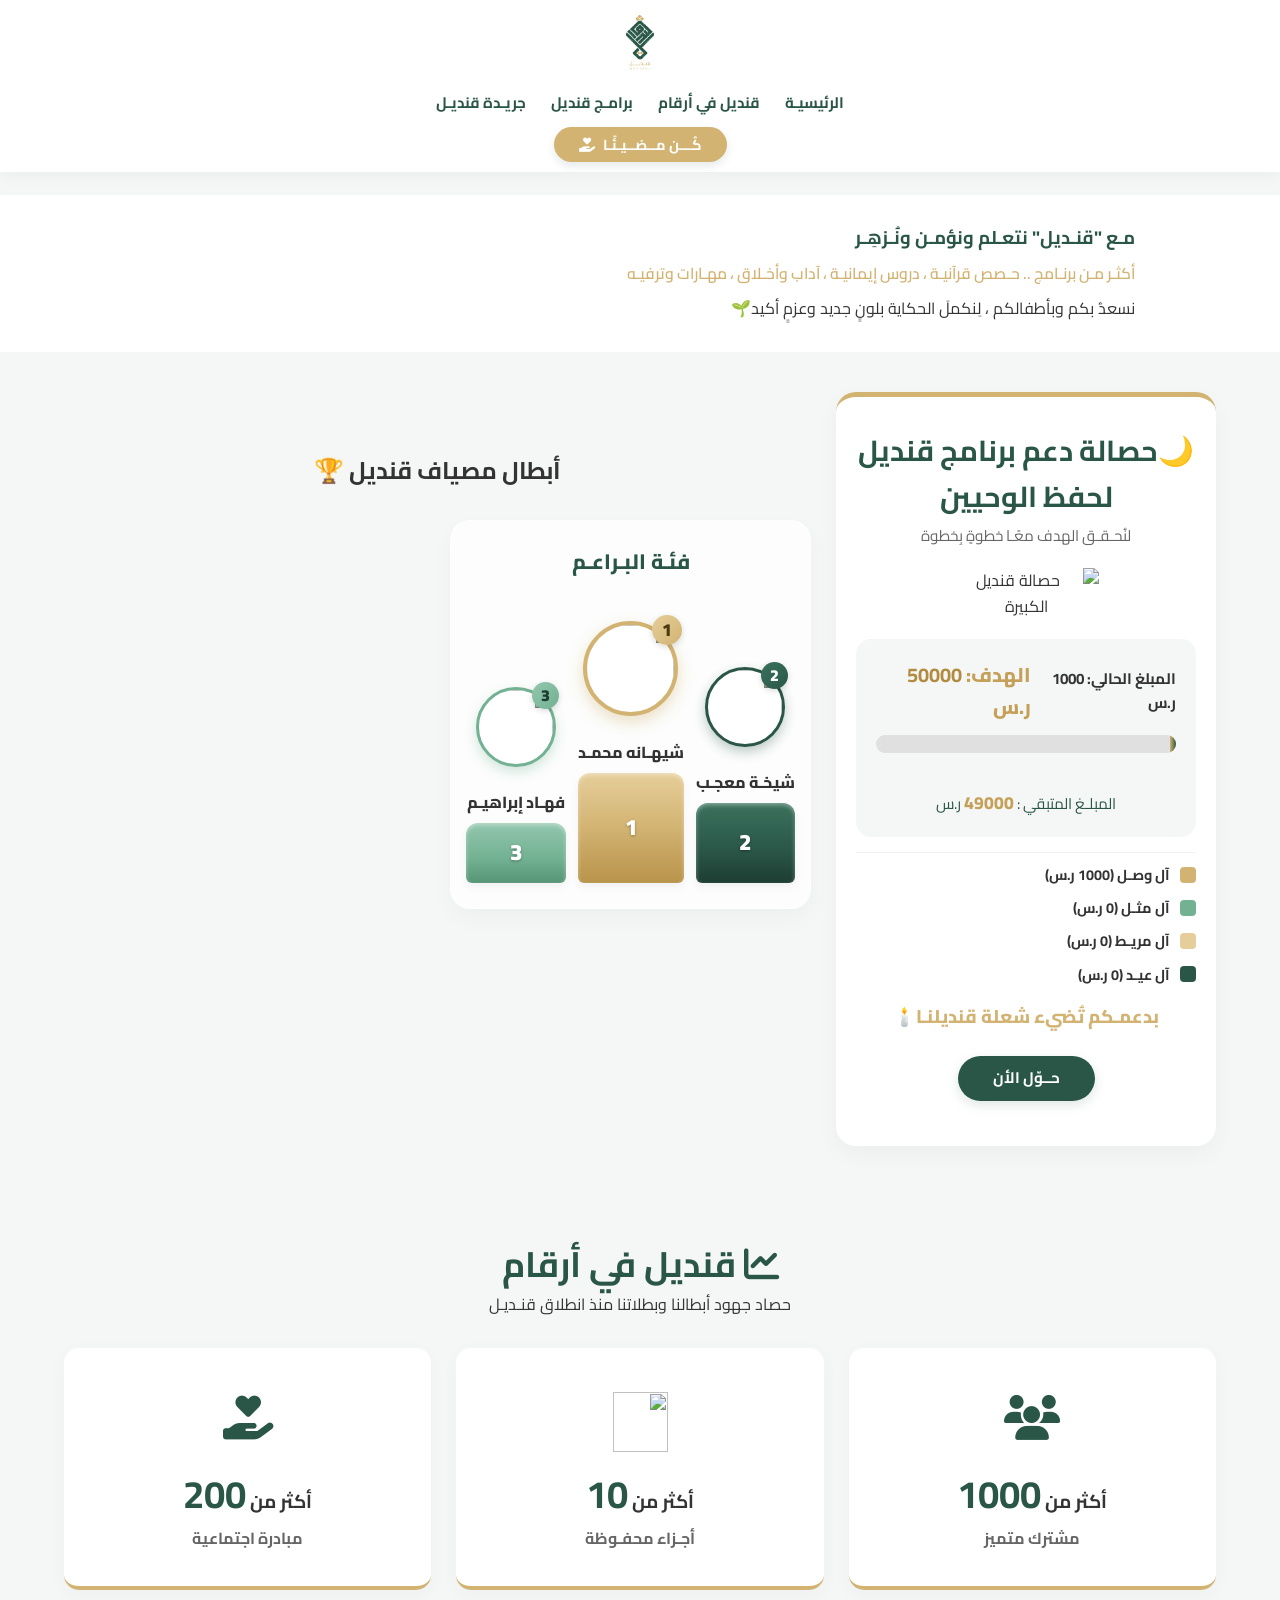
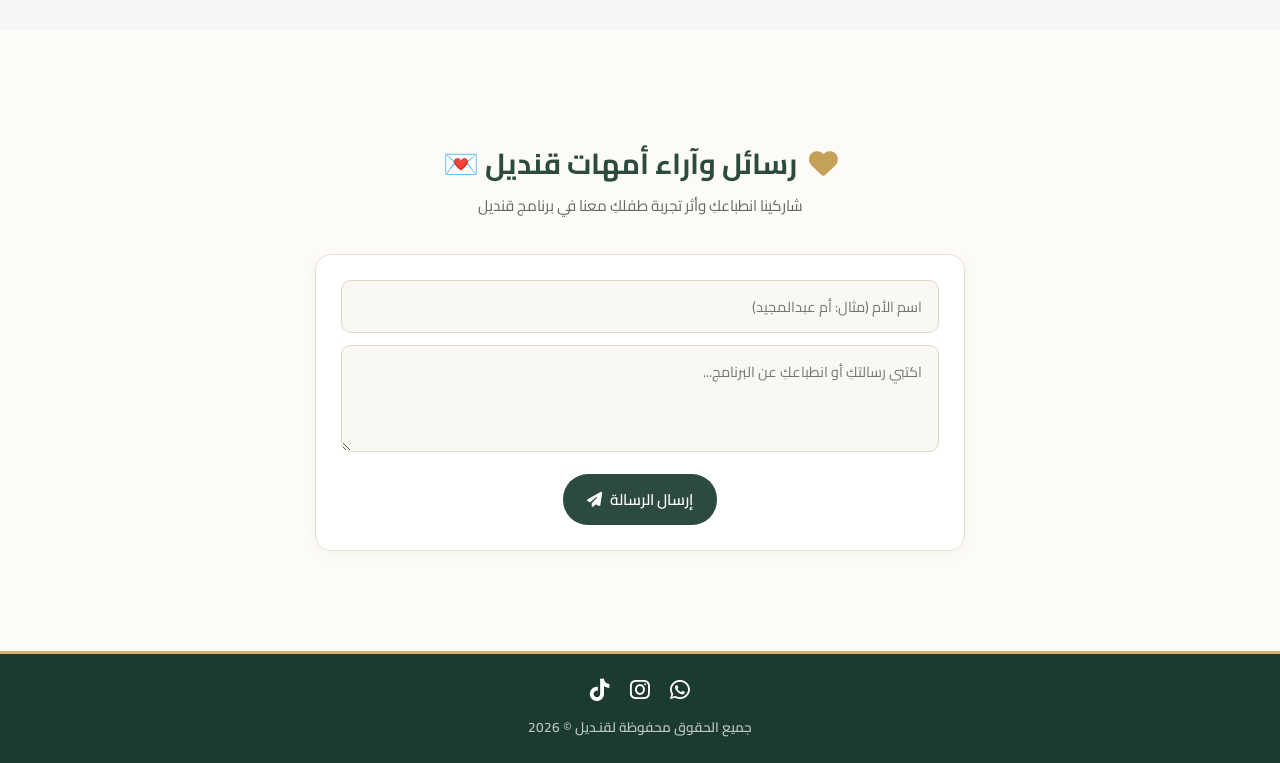
==== commit 4f638735: "Update index.html" ====
--- a/index.html
+++ b/index.html
@@ -17,14 +17,12 @@
 <body>
 <header>
     <div class="container navbar">
-        <!-- الشعار في الأعلى ليكون بالوسط تماماً -->
         <div class="nav-logo-row">
             <a href="index.html#hero">
                 <img src="شفاف%20%20قنديل.png" alt="شعار مصياف قنديل" class="nav-logo">
             </a>
         </div>
 
-        <!-- روابط التنقل تحت الشعار مباشرة -->
         <div class="nav-links-row">
             <nav>
                 <ul class="nav-links">
@@ -36,245 +34,101 @@
             </nav>
         </div>
 
-        <!-- 3. زر كن مضيئاً بحجم صغير وملموم في الأسفل -->
         <div class="nav-bottom-row">
             <a href="IBAN.html" class="nav-support-btn">
                 كُـــن مــضــيـئًـا <i class="fa-solid fa-hand-holding-heart"></i>
             </a>
         </div>
-
     </div>
 </header>
 
 <section class="hero-section" id="hero">
     <div class="container hero-container">
-
-        <h1 class="welcome-title"> <span class="brand-name"></span></h1>
-
+        <h1 class="welcome-title"><span class="brand-name"></span></h1>
         <div class="hero-intro-content">
             <h2 class="hero-main-text">مـع "قنـديل" نتعـلم ونؤمـن ونُـزهِـر</h2>
             <p class="hero-sub-text">أكثـر مـن برنـامج .. حـصص قرآنيـة ، دروس إيمانيـة ، آداب وأخـلاق ، مهـارات وترفيـه</p>
-            <p class="hero-vision-text">نسعدُ بكم وبأطفالكم ،
-لِنكملَ الحكاية بلونٍ جديد وعزمٍ أكيد🌱</p>
-        </div>
-
-    </div>
-</section>
-
-    <!-- لوحة التفاعل الرئيسية (المقسمة لعمودين يمين ويسار) -->
-    <section id="main-dashboard" class="dashboard-section">
-        <div class="container dashboard-grid">
-
-            <!-- العمود الأيمن: الحصالة ممتدة بالطول -->
-            <div class="right-column-box">
-                <div class="section-title-box">
-                    <h2>🌙حصالة دعم برنامج قنديل لحفظ الوحيين </h2>
-                    <p>لنُحـقـق الهدف معًـا خطوةٍ بِخطوة</p>
-                </div>
-                <!-- صورة الحصالة الكبيرة -->
-                <div class="money-box-img-container">
-                    <img src="حصالةقنديل.png" alt="حصالة قنديل الكبيرة" class="money-box-large-img">
-                </div>
-                <!-- عداد الحصالة أسفل الصورة -->
-                <div class="progress-container-box">
-                    <div class="progress-info-top">
-                        <span>المبلغ الحالي: <strong id="current-amount">1000</strong> ر.س</span>
-                        <span class="goal-text">الهدف: <strong id="goal-amount">50000</strong> ر.س</span>
-                    </div>
-
-                    <div class="progress-bar-bg">
-                        <div id="progress-fill" class="progress-bar-fill" style="width: 2%;"></div>
-                    </div>
-
-                    <div class="progress-info-bottom">
-                        <span>المبلـغ المتبقي : <strong id="remaining-amount">0</strong> ر.س</span>
-                    </div>
-                </div>
-
-                <div class="families-legend">
-                    <div class="legend-item">
-                        <span class="color-box" style="background-color: #D2B372;"></span> <span class="family-name">آل وصـل (1000 ر.س)</span>
-                    </div>
-                    <div class="legend-item">
-                        <span class="color-box" style="background-color: #72B192;"></span> <span class="family-name">آل مثـل (0 ر.س)</span>
-                    </div>
-                    <div class="legend-item">
-                        <span class="color-box" style="background-color: #E6CE9A;"></span> <span class="family-name">آل مريـط (0 ر.س)</span>
-                    </div>
-                    <div class="legend-item">
-                        <span class="color-box" style="background-color: #2A5647;"></span> <span class="family-name">آل عيـد (0 ر.س)</span>
-                    </div>
-                </div>
-
-                <div class="milestone-text-only">
-                    <h6 class="milestone-title">
-                        <p>️بدعمـكم تُضيء شعلة قنديلنـا🕯️</p>
-                    </h6>
-                </div>
-
-                <div class="motivation-btn-row">
-                    <a href="IBAN.html" class="btn-transfer-now">حــوّل الأن</a>
-                </div>
-            </div> <!-- إغلاق العمود الأيمن -->
-
-            <!-- العمود الأيسر: قسم أبطال مصياف قنديل (تصميم منصة التتويج) -->
-            <div class="left-column-box champions-section">
-                <h2 class="section-title">أبطال مصياف قنديل 🏆</h2>
-
-                <div class="categories-wrapper">
-
-                    <!-- 1. فئة البراعم -->
-                    <div class="category-column">
-                        <h3 class="category-header">فئـة البـراعـم </h3>
-
-                        <div class="podium-container">
-                            <!-- المركز الثاني (يمين) -->
-                            <div class="podium-step step-2">
-                                <div class="podium-avatar-wrapper">
-                                    <img src="شيخه%20معجب.jpeg" class="podium-avatar" alt="شيخـة معجـب">
-                                    <span class="podium-badge">2</span>
-                                </div>
-                                <span class="podium-name">شيخـة معجـب</span>
-                                <div class="podium-block">2</div>
-                            </div>
-
-                            <!-- المركز الأول (المنتصف) -->
-                            <div class="podium-step step-1">
-                                <div class="podium-avatar-wrapper">
-                                    <img src="شيهانه.png" class="podium-avatar" alt="شيهـانه محمـد">
-                                    <span class="podium-badge">1</span>
-                                </div>
-                                <span class="podium-name">شيهـانه محمـد</span>
-                                <div class="podium-block">1</div>
-                            </div>
-
-                            <!-- المركز الثالث (يسار) -->
-                            <div class="podium-step step-3">
-                                <div class="podium-avatar-wrapper">
-                                    <img src="فهاد.png" class="podium-avatar" alt="فهـاد إبراهيـم">
-                                    <span class="podium-badge">3</span>
-                                </div>
-                                <span class="podium-name">فهـاد إبراهيـم</span>
-                                <div class="podium-block">3</div>
-                            </div>
+            <p class="hero-vision-text">نسعدُ بكم وبأطفالكم ، لِنكملَ الحكاية بلونٍ جديد وعزمٍ أكيد🌱</p>
+        </div>
+    </div>
+</section>
+
+<!-- لوحة التفاعل الرئيسية -->
+<section id="main-dashboard" class="dashboard-section">
+    <div class="container dashboard-grid">
+        <!-- العمود الأيمن: الحصالة -->
+        <div class="right-column-box">
+            <div class="section-title-box">
+                <h2>🌙حصالة دعم برنامج قنديل لحفظ الوحيين </h2>
+                <p>لنُحـقـق الهدف معًـا خطوةٍ بِخطوة</p>
+            </div>
+            <div class="money-box-img-container">
+                <img src="حصالةقنديل.png" alt="حصالة قنديل الكبيرة" class="money-box-large-img">
+            </div>
+            <div class="progress-container-box">
+                <div class="progress-info-top">
+                    <span>المبلغ الحالي: <strong id="current-amount">1000</strong> ر.س</span>
+                    <span class="goal-text">الهدف: <strong id="goal-amount">50000</strong> ر.س</span>
+                </div>
+                <div class="progress-bar-bg">
+                    <div id="progress-fill" class="progress-bar-fill" style="width: 2%;"></div>
+                </div>
+                <div class="progress-info-bottom">
+                    <span>المبلـغ المتبقي : <strong id="remaining-amount">0</strong> ر.س</span>
+                </div>
+            </div>
+
+            <div class="families-legend">
+                <div class="legend-item"><span class="color-box" style="background-color: #D2B372;"></span> <span class="family-name">آل وصـل (1000 ر.س)</span></div>
+                <div class="legend-item"><span class="color-box" style="background-color: #72B192;"></span> <span class="family-name">آل مثـل (0 ر.س)</span></div>
+                <div class="legend-item"><span class="color-box" style="background-color: #E6CE9A;"></span> <span class="family-name">آل مريـط (0 ر.س)</span></div>
+                <div class="legend-item"><span class="color-box" style="background-color: #2A5647;"></span> <span class="family-name">آل عيـد (0 ر.س)</span></div>
+            </div>
+
+            <div class="milestone-text-only">
+                <h6 class="milestone-title"><p>️بدعمـكم تُضيء شعلة قنديلنـا🕯️</p></h6>
+            </div>
+
+            <div class="motivation-btn-row">
+                <a href="IBAN.html" class="btn-transfer-now">حــوّل الأن</a>
+            </div>
+        </div>
+
+        <!-- العمود الأيسر: أبطال مصياف قنديل -->
+        <div class="left-column-box champions-section">
+            <h2 class="section-title">أبطال مصياف قنديل 🏆</h2>
+            <div class="categories-wrapper">
+                <div class="category-column">
+                    <h3 class="category-header">فئـة البـراعـم </h3>
+                    <div class="podium-container">
+                        <div class="podium-step step-2">
+                            <div class="podium-avatar-wrapper"><img src="شيخه%20معجب.jpeg" class="podium-avatar"><span class="podium-badge">2</span></div>
+                            <span class="podium-name">شيخـة معجـب</span>
+                            <div class="podium-block">2</div>
+                        </div>
+                        <div class="podium-step step-1">
+                            <div class="podium-avatar-wrapper"><img src="شيهانه.png" class="podium-avatar"><span class="podium-badge">1</span></div>
+                            <span class="podium-name">شيهـانه محمـد</span>
+                            <div class="podium-block">1</div>
+                        </div>
+                        <div class="podium-step step-3">
+                            <div class="podium-avatar-wrapper"><img src="فهاد.png" class="podium-avatar"><span class="podium-badge">3</span></div>
+                            <span class="podium-name">فهـاد إبراهيـم</span>
+                            <div class="podium-block">3</div>
                         </div>
                     </div>
-
-                    <!-- 2. فئة النجوم -->
-                    <div class="category-column">
-                        <h3 class="category-header">فئـة النجـوم </h3>
-
-                        <div class="podium-container">
-                            <div class="podium-step step-2">
-                                <div class="podium-avatar-wrapper">
-                                    <img src="زياد%20.jpeg" class="podium-avatar" alt="زيـاد محمد">
-                                    <span class="podium-badge">2</span>
-                                </div>
-                                <span class="podium-name">زيـاد محمد</span>
-                                <div class="podium-block">2</div>
-                            </div>
-
-                            <div class="podium-step step-1 step-tied">
-                                <div class="podium-avatar-wrapper tied-avatars">
-                                    <img src="غالب%20ضيف%20الله%20غالب.jpeg" class="podium-avatar" alt="غالـب ضيـف الله">
-                                    <img src="عبدالعزيز.jpeg" class="podium-avatar tied-second" alt="عبدالعزيز محمد">
-                                    <span class="podium-badge">1</span>
-                                </div>
-                                <span class="podium-name">غالـب & عبدالعزيز</span>
-                                <div class="podium-block">1</div>
-                            </div>
-
-                            <div class="podium-step step-3">
-                                <div class="podium-avatar-wrapper">
-                                    <img src="سلطان%20ساره.png" class="podium-avatar" alt="سـارة سلطـان">
-                                    <span class="podium-badge">3</span>
-                                </div>
-                                <span class="podium-name">سـارة سلطـان</span>
-                                <div class="podium-block">3</div>
-                            </div>
-                        </div>
-                    </div>
-
-                    <!-- 3. فئة الزهور -->
-                    <div class="category-column">
-                        <h3 class="category-header">فئـة الزهـور </h3>
-
-                        <div class="podium-container">
-                            <div class="podium-step step-2">
-                                <div class="podium-avatar-wrapper">
-                                    <img src="نوف.jpeg" class="podium-avatar" alt="نـوف محمد">
-                                    <span class="podium-badge">2</span>
-                                </div>
-                                <span class="podium-name">نـوف محمد</span>
-                                <div class="podium-block">2</div>
-                            </div>
-
-                            <div class="podium-step step-1">
-                                <div class="podium-avatar-wrapper">
-                                    <img src="الجوري.jpeg" class="podium-avatar" alt="الجـوري عبدالله">
-                                    <span class="podium-badge">1</span>
-                                </div>
-                                <span class="podium-name">الجـوري عبدالله</span>
-                                <div class="podium-block">1</div>
-                            </div>
-
-                            <div class="podium-step step-3">
-                                <div class="podium-avatar-wrapper">
-                                    <img src="ديما.jpeg" class="podium-avatar" alt="ديمـا عبدالله">
-                                    <span class="podium-badge">3</span>
-                                </div>
-                                <span class="podium-name">ديمـا عبدالله</span>
-                                <div class="podium-block">3</div>
-                            </div>
-                        </div>
-                    </div>
-
-                    <!-- 4. فئة الرواد -->
-                    <div class="category-column">
-                        <h3 class="category-header">فئـة الـرواد </h3>
-
-                        <div class="podium-container">
-                            <div class="podium-step step-2">
-                                <div class="podium-avatar-wrapper">
-                                    <img src="girl-avatar.png" class="podium-avatar" alt="نـوف سعـد">
-                                    <span class="podium-badge">2</span>
-                                </div>
-                                <span class="podium-name">نـوف سعـد</span>
-                                <div class="podium-block">2</div>
-                            </div>
-
-                            <div class="podium-step step-1">
-                                <div class="podium-avatar-wrapper">
-                                    <img src="girl-avatar.png" class="podium-avatar" alt="جـواهـر صاهـود">
-                                    <span class="podium-badge">1</span>
-                                </div>
-                                <span class="podium-name">جـواهـر صاهـود</span>
-                                <div class="podium-block">1</div>
-                            </div>
-
-                            <div class="podium-step step-3 step-tied">
-                                <div class="podium-avatar-wrapper tied-avatars">
-                                    <img src="girl-avatar.png" class="podium-avatar" alt="عايشـه عيـد">
-                                    <img src="girl-avatar.png" class="podium-avatar tied-second" alt="وئـام سعـد">
-                                    <span class="podium-badge">3</span>
-                                </div>
-                                <span class="podium-name">عايشـه & وئـام</span>
-                                <div class="podium-block">3</div>
-                            </div>
-                        </div>
-                    </div>
-
-                </div>
-            </div> <!-- إغلاق العمود الأيسر -->
-        </div>
-    </section>
+                </div>
+            </div>
+        </div>
+    </div>
+</section>
 
 <!-- قسم قنديل في أرقام -->
 <section id="stats" class="stats-section">
     <div class="container">
         <div class="section-title">
             <h2><i class="fa-solid fa-chart-line"></i> قنديل في أرقام</h2>
-            <p>حصاد جهود أبطالنا وبطلاتنا  منذ انطلاق قنـديـل</p>
+            <p>حصاد جهود أبطالنا وبطلاتنا منذ انطلاق قنـديـل</p>
         </div>
         <div class="stats-grid">
             <div class="stat-item">
@@ -282,15 +136,11 @@
                 <h3>أكثر من <span class="counter" data-target="1000">1000</span></h3>
                 <p>مشترك متميز</p>
             </div>
-
             <div class="stat-item">
-                <div class="stat-icon">
-                    <img src="ايقونة%20قران%20(2).png" alt="أيقونة القرآن" class="quran-custom-icon">
-                </div>
+                <div class="stat-icon"><img src="ايقونة%20قران%20(2).png" class="quran-custom-icon"></div>
                 <h3>أكثر من <span class="counter" data-target="10">10</span></h3>
                 <p>أجـزاء محفـوظة</p>
             </div>
-
             <div class="stat-item">
                 <div class="stat-icon"><i class="fa-solid fa-hand-holding-heart"></i></div>
                 <h3>أكثر من <span class="counter" data-target="200">200</span></h3>
@@ -308,45 +158,31 @@
             <p>شاركينا انطباعكِ وأثر تجربة طفلكِ معنا في برنامج قنديل</p>
         </div>
 
-        <!-- نموذج كتابة تعليق -->
         <div class="review-form-card">
-            <form id="reviewForm">
+            <form id="reviewForm" onsubmit="return addReview(event)">
                 <div class="form-group-row">
                     <input type="text" id="momName" placeholder="اسم الأم (مثال: أم عبدالمجيد)" required>
-                    
                 </div>
                 <textarea id="reviewText" rows="3" placeholder="اكتبي رسالتكِ أو انطباعكِ عن البرنامج..." required></textarea>
-                <button type="button" onclick="addReview(event)" class="submit-review-btn">
+                <button type="submit" class="submit-review-btn">
                     إرسال الرسالة <i class="fa-solid fa-paper-plane"></i>
                 </button>
             </form>
         </div>
 
-        <!-- عرض بطاقات التعليقات -->
         <div class="reviews-grid" id="reviewsGrid">
-            <!-- ستظهر آراء الأمهات هنا -->
-        </div>
-    </div>
-</section>
-
-<!-- الفوتر -->
+            <!-- تظهر الرسائل هنا فوراً -->
+        </div>
+    </div>
+</section>
+
 <footer>
     <div class="container footer-container">
         <div class="footer-socials">
-            <a href="https://wa.me/966579517751" target="_blank" title="واتساب المبادرة" class="footer-icon-link">
-                <i class="fa-brands fa-whatsapp"></i>
-            </a>
-            <a href="https://www.instagram.com/qandeel_fund" target="_blank" title="انستقرام المبادرة" class="footer-icon-link">
-             <i class="fa-brands fa-instagram"></i>
-            </a>
-            <a href="https://www.tiktok.com/@qandeel_fund?_r=1&_t=ZS-97tT4upqG7I" target="_blank" title="تيك توك المبادرة" class="footer-icon-link">
-            <i class="fa-brands fa-tiktok"></i>
-            </a>
-            <a href="https://chat.whatsapp.com/KPNoigsbJTEI9pqOmeyUr5?mode=gi_t" target="_blank" title="القروب العام" class="footer-icon-link join-icon">
-                <i class="fa-solid fa-user-plus"></i> <span class="icon-text">انضم للقروب العام</span>
-            </a>
-        </div>
-
+            <a href="https://wa.me/966579517751" target="_blank" class="footer-icon-link"><i class="fa-brands fa-whatsapp"></i></a>
+            <a href="https://www.instagram.com/qandeel_fund" target="_blank" class="footer-icon-link"><i class="fa-brands fa-instagram"></i></a>
+            <a href="https://www.tiktok.com/@qandeel_fund?_r=1&_t=ZS-97tT4upqG7I" target="_blank" class="footer-icon-link"><i class="fa-brands fa-tiktok"></i></a>
+        </div>
         <div class="footer-rights">
             <p>جميع الحقوق محفوظة لقنـديل © 2026</p>
         </div>
@@ -355,74 +191,29 @@
 
 <script>
 document.addEventListener("DOMContentLoaded", function() {
-    // 1. حساب المبلغ المتبقي تلقائياً
+    // حساب المبلغ المتبقي
     const current = parseFloat(document.getElementById("current-amount")?.innerText) || 0;
     const goal = parseFloat(document.getElementById("goal-amount")?.innerText) || 0;
-
     let remaining = goal - current;
     if (remaining < 0) remaining = 0;
-
+    
     const remainingEl = document.getElementById("remaining-amount");
     if (remainingEl) remainingEl.innerText = remaining;
-
-    // 2. إذا اكتمل المبلغ (المتبقي 0)، يتم تشغيل الاحتفال عند التمرير للخانة
-    if (remaining === 0) {
-        const targetSection = document.querySelector(".progress-container-box");
-
-        if (targetSection) {
-            let hasCelebrated = false;
-
-            const observer = new IntersectionObserver((entries) => {
-                entries.forEach(entry => {
-                    if (entry.isIntersecting && !hasCelebrated) {
-                        hasCelebrated = true;
-                        launchCelebration();
-                    }
-                });
-            }, { threshold: 0.5 });
-
-            observer.observe(targetSection);
-        }
-    }
-
-    // دالة إطلاق قصاصات الاحتفال
-    function launchCelebration() {
-        var count = 200;
-        var defaults = {
-            origin: { y: 0.7 },
-            colors: ['#c5a059', '#b38b3f', '#2D4A3E', '#ffffff']
-        };
-
-        function fire(particleRatio, opts) {
-            confetti(Object.assign({}, defaults, opts, {
-                particleCount: Math.floor(count * particleRatio)
-            }));
-        }
-
-        fire(0.25, { spread: 26, startVelocity: 55 });
-        fire(0.2,  { spread: 60 });
-        fire(0.35, { spread: 100, decay: 0.91, scalar: 0.8 });
-        fire(0.1,  { spread: 120, startVelocity: 25, decay: 0.92, scalar: 1.2 });
-        fire(0.1,  { spread: 120, startVelocity: 45 });
-    }
 });
 
-// دالة إضافة رسالة جديدة من الأمهات
-// دالة إضافة رسالة جديدة من الأمهات
+// دالة إرسال وعرض الرسالة مباشرة
 function addReview(e) {
-    // منع إعادة تحميل الصفحة عند الضغط على زر الإرسال
     if (e) e.preventDefault();
 
     const momName = document.getElementById('momName').value.trim();
-    const childName = document.getElementById('childName').value.trim();
     const reviewText = document.getElementById('reviewText').value.trim();
 
-    if (!momName || !childName || !reviewText) {
+    if (!momName || !reviewText) {
         alert("لطفاً اكتمالي كافة الحقول قبل الإرسال 🌱");
         return false;
     }
 
-    // إنشاء بطاقة التعليق
+    // إنشاء بطاقة تعليق وإضافتها لأعلى القائمة
     const reviewCard = document.createElement('div');
     reviewCard.className = 'review-card';
     reviewCard.innerHTML = `
@@ -430,27 +221,22 @@
             <div class="review-avatar"><i class="fa-solid fa-heart"></i></div>
             <div class="review-info">
                 <h4>${momName}</h4>
-                <span>أم المشارك/ـة: ${childName}</span>
             </div>
         </div>
         <p class="review-text">"${reviewText}"</p>
     `;
 
-    // إدراج التعليق في أعلى القائمة
     const reviewsGrid = document.getElementById('reviewsGrid');
     if (reviewsGrid) {
         reviewsGrid.insertBefore(reviewCard, reviewsGrid.firstChild);
     }
 
-    // تفريغ النموذج بعد الإرسال بنجاح
+    alert("تم إرسال رسالتكِ ونشرها بنجاح! 🤍");
     document.getElementById('reviewForm').reset();
-
     return false;
 }
 </script>
 
-<!-- استدعاء ملف الجافا سكريبت للعدادات وشريط التقدم -->
 <script type="text/javascript" src="./script.js?v=1.2"></script>
-
 </body>
 </html>
--- a/styleq.css
+++ b/styleq.css
@@ -27,6 +27,185 @@
     line-height: 1.6;
     overflow-x: hidden; /* يمنع أي ظهور لشريط التمرير العرضي المزعج في الآيفون */
     padding-top: 195px !important; /* مسافة تعويضية علوية لضمان عدم اختفاء بداية الـ Hero تحت الهيدر المطور المكون من 3 أسطر */
+}
+/* ==========================================
+   قسم آراء ورسائل أمهات قنديل
+   ========================================== */
+.reviews-section {
+    padding: 60px 0;
+    background-color: #fcfbf7; /* خلفية ناعمة وفاخرة */
+}
+
+.reviews-section .section-title {
+    text-align: center;
+    margin-bottom: 35px;
+}
+
+.reviews-section .section-title h2 {
+    color: #2D4A3E; /* اللون الزيتي الرئيسي */
+    font-size: 1.8rem;
+    font-weight: 700;
+    margin-bottom: 8px;
+}
+
+.reviews-section .section-title h2 i {
+    color: #c5a059; /* اللون الذهبي للأيقونة */
+    margin-left: 6px;
+}
+
+.reviews-section .section-title p {
+    color: #666;
+    font-size: 0.95rem;
+}
+
+/* بطاقة نموذج كتابة التعليق */
+.review-form-card {
+    background: #ffffff;
+    border: 1px solid #e8e2d5;
+    border-radius: 16px;
+    padding: 25px;
+    max-width: 650px;
+    margin: 0 auto 40px auto;
+    box-shadow: 0 4px 15px rgba(0, 0, 0, 0.03);
+}
+
+.form-group-row {
+    display: flex;
+    gap: 12px;
+    margin-bottom: 12px;
+}
+
+.form-group-row input,
+.review-form-card textarea {
+    width: 100%;
+    padding: 12px 16px;
+    border: 1.5px solid #e0d8c8;
+    border-radius: 10px;
+    font-family: 'Cairo', sans-serif;
+    font-size: 0.9rem;
+    background-color: #faf8f5;
+    color: #333;
+    transition: all 0.3s ease;
+    outline: none;
+}
+
+.form-group-row input:focus,
+.review-form-card textarea:focus {
+    border-color: #c5a059;
+    background-color: #fff;
+    box-shadow: 0 0 0 3px rgba(197, 160, 89, 0.15);
+}
+
+.review-form-card textarea {
+    resize: vertical;
+    min-height: 90px;
+    margin-bottom: 15px;
+}
+
+.submit-review-btn {
+    background-color: #2D4A3E;
+    color: #ffffff;
+    border: none;
+    padding: 11px 24px;
+    border-radius: 25px;
+    font-family: 'Cairo', sans-serif;
+    font-size: 0.95rem;
+    font-weight: 600;
+    cursor: pointer;
+    display: flex;
+    align-items: center;
+    justify-content: center;
+    gap: 8px;
+    margin: 0 auto;
+    transition: all 0.3s ease;
+}
+
+.submit-review-btn:hover {
+    background-color: #c5a059;
+    transform: translateY(-2px);
+    box-shadow: 0 4px 12px rgba(197, 160, 89, 0.25);
+}
+
+/* شبكة عرض كروت الرسائل */
+.reviews-grid {
+    display: grid;
+    grid-template-columns: repeat(auto-fill, minmax(280px, 1fr));
+    gap: 20px;
+    margin-top: 20px;
+}
+
+/* بطاقة التعليق المعروضة */
+.review-card {
+    background: #ffffff;
+    border-radius: 14px;
+    padding: 20px;
+    border: 1px solid #eee7da;
+    border-top: 4px solid #c5a059; /* خط ذهبي أعلى البطاقة */
+    box-shadow: 0 4px 10px rgba(0, 0, 0, 0.02);
+    display: flex;
+    flex-direction: column;
+    gap: 12px;
+    animation: fadeIn 0.4s ease;
+}
+
+.review-header {
+    display: flex;
+    align-items: center;
+    gap: 12px;
+}
+
+.review-avatar {
+    width: 42px;
+    height: 42px;
+    background-color: #f4efe4;
+    color: #c5a059;
+    border-radius: 50%;
+    display: flex;
+    align-items: center;
+    justify-content: center;
+    font-size: 1.1rem;
+}
+
+.review-info h4 {
+    margin: 0;
+    color: #2D4A3E;
+    font-size: 0.95rem;
+    font-weight: 700;
+}
+
+.review-info span {
+    font-size: 0.8rem;
+    color: #888;
+}
+
+.review-text {
+    color: #444;
+    font-size: 0.9rem;
+    line-height: 1.6;
+    margin: 0;
+    font-style: italic;
+}
+
+/* حركة ظهور بسيطة للتعليق الجديد */
+@keyframes fadeIn {
+    from {
+        opacity: 0;
+        transform: translateY(10px);
+    }
+    to {
+        opacity: 1;
+        transform: translateY(0);
+    }
+}
+
+/* تجاوب مع الشاشات الصغيرة (الجوال) */
+@media (max-width: 600px) {
+    .form-group-row {
+        flex-direction: column;
+    }
+    .review-form-card {
+        padding: 18px;
+    }
 }
 
 .container {
@@ -1371,4 +1550,4 @@
     font-weight: 800 !important;
     margin-bottom: 8px !important;
     max-width: 110px !important;
-}+}
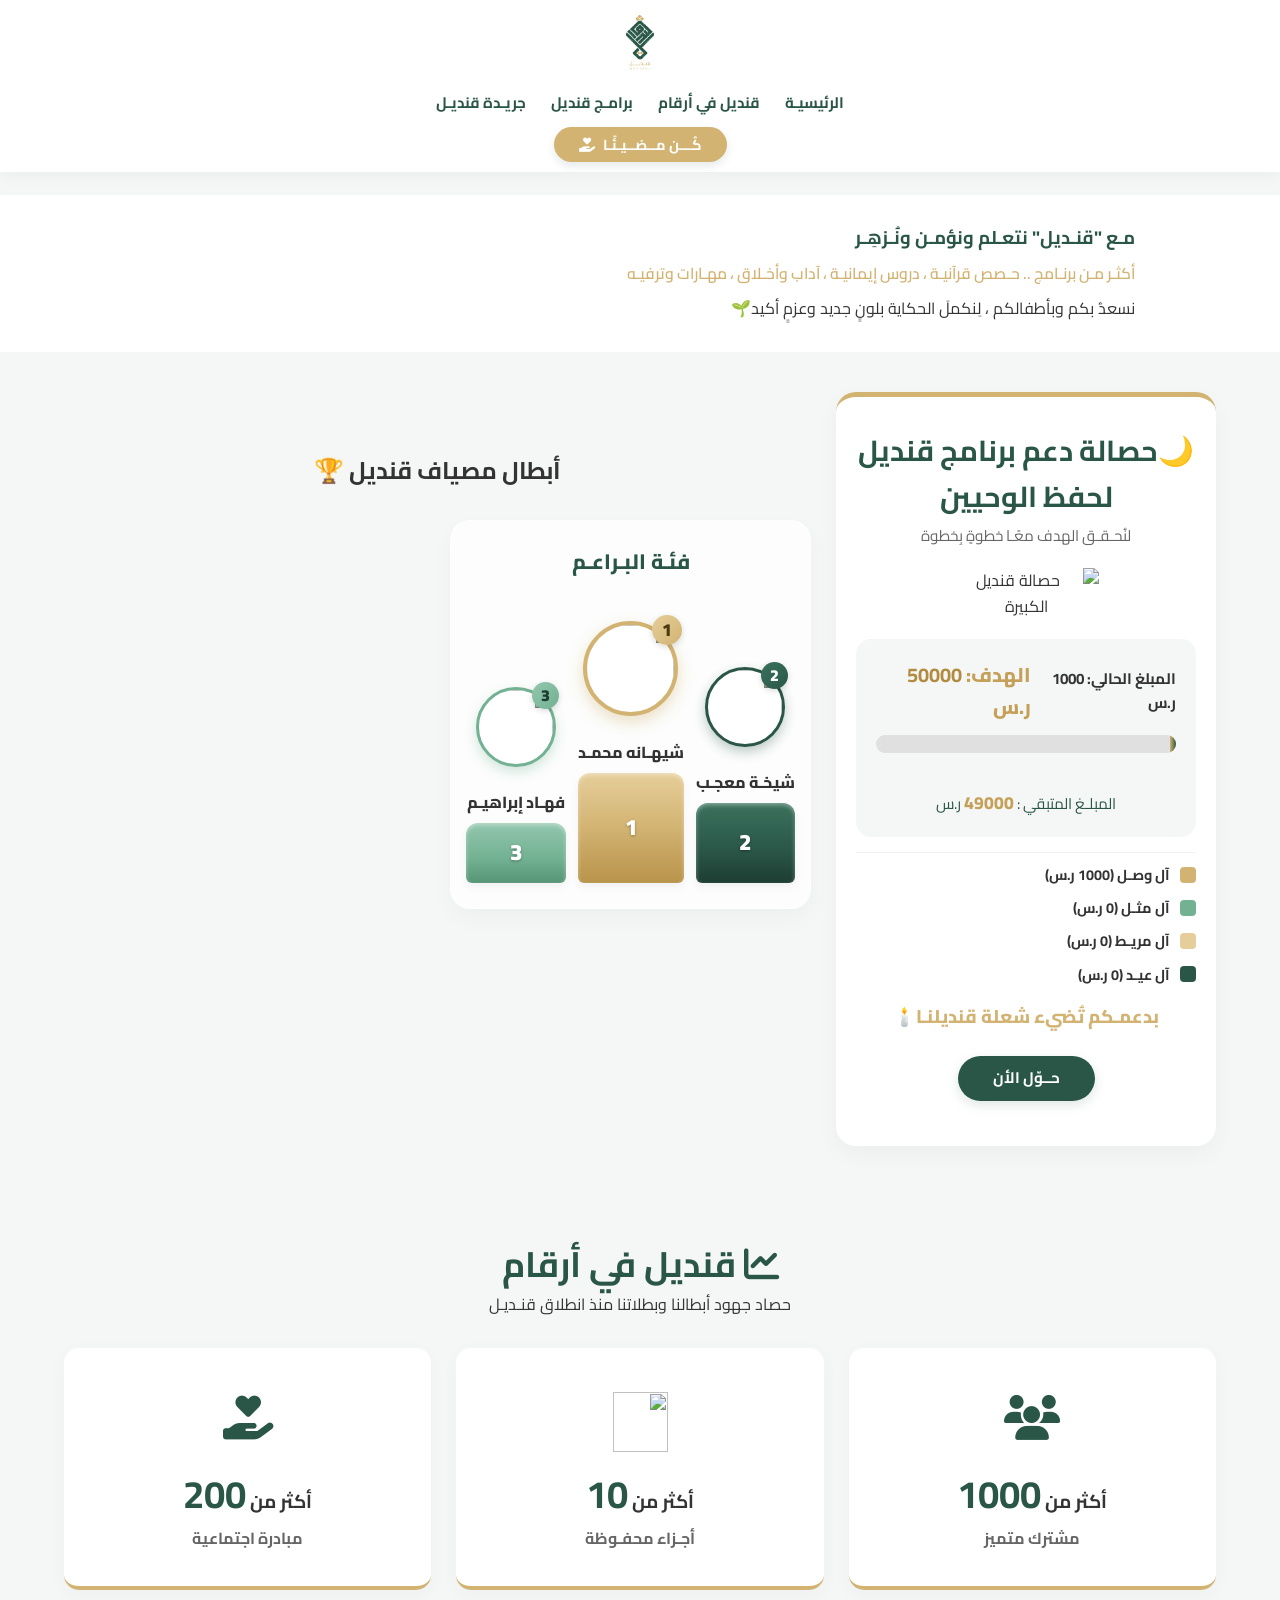
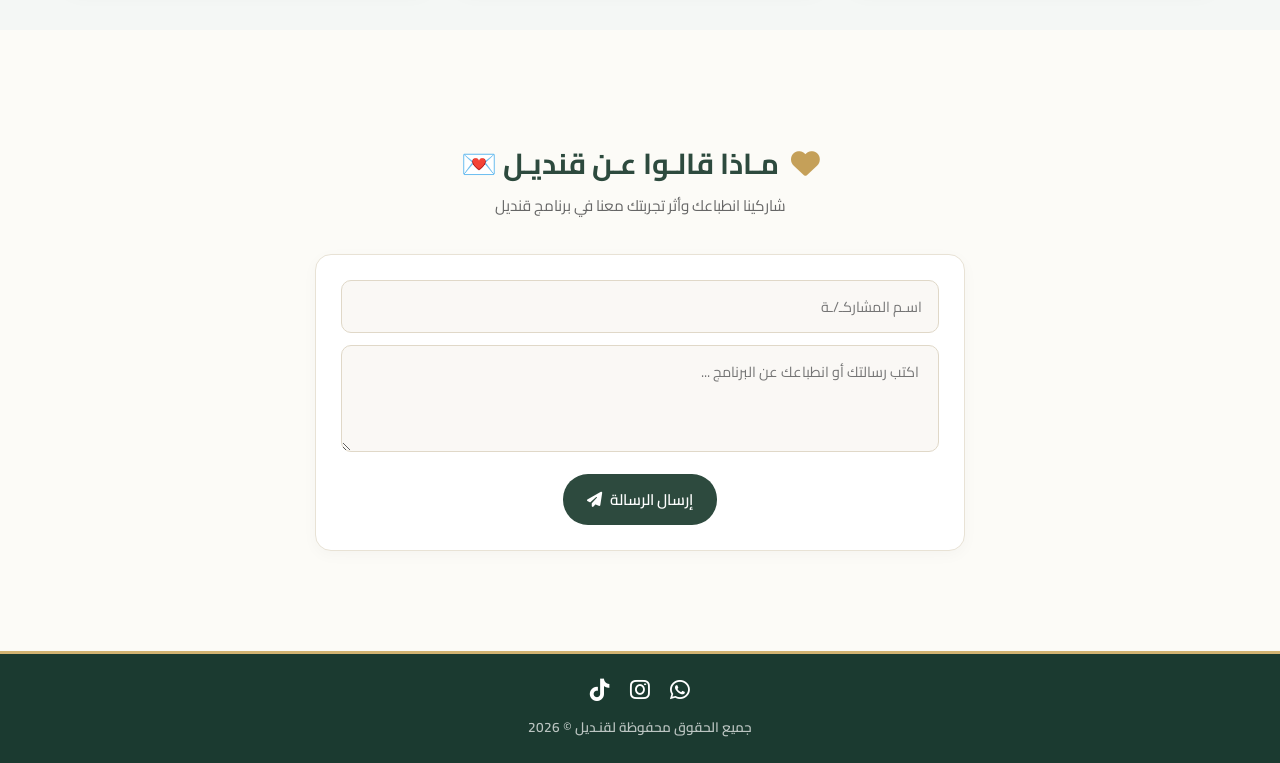
==== commit 0f5f49d0: "Update index.html" ====
--- a/index.html
+++ b/index.html
@@ -154,16 +154,16 @@
 <section class="reviews-section" id="reviews">
     <div class="container">
         <div class="section-title">
-            <h2><i class="fa-solid fa-heart"></i> رسائل وآراء أمهات قنديل 💌</h2>
-            <p>شاركينا انطباعكِ وأثر تجربة طفلكِ معنا في برنامج قنديل</p>
+            <h2><i class="fa-solid fa-heart"></i> مـاذا قالـوا عـن قنديـل 💌</h2>
+            <p>شاركينا انطباعك وأثر تجربتك معنا في برنامج قنديل</p>
         </div>
 
         <div class="review-form-card">
             <form id="reviewForm" onsubmit="return addReview(event)">
                 <div class="form-group-row">
-                    <input type="text" id="momName" placeholder="اسم الأم (مثال: أم عبدالمجيد)" required>
-                </div>
-                <textarea id="reviewText" rows="3" placeholder="اكتبي رسالتكِ أو انطباعكِ عن البرنامج..." required></textarea>
+                    <input type="text" id="momName" placeholder="اسـم المشاركـ/ـة " required>
+                </div>
+                <textarea id="reviewText" rows="3" placeholder=" اكتب رسالتك أو انطباعك عن البرنامج ..." required></textarea>
                 <button type="submit" class="submit-review-btn">
                     إرسال الرسالة <i class="fa-solid fa-paper-plane"></i>
                 </button>
@@ -209,7 +209,7 @@
     const reviewText = document.getElementById('reviewText').value.trim();
 
     if (!momName || !reviewText) {
-        alert("لطفاً اكتمالي كافة الحقول قبل الإرسال 🌱");
+        alert("لطفاً اكمل كافة الحقول قبل الإرسال 🌱");
         return false;
     }
 
@@ -231,7 +231,7 @@
         reviewsGrid.insertBefore(reviewCard, reviewsGrid.firstChild);
     }
 
-    alert("تم إرسال رسالتكِ ونشرها بنجاح! 🤍");
+    alert("شكـرًا تم إرسال رسالتكِ بنجاح ! 🕯️");
     document.getElementById('reviewForm').reset();
     return false;
 }
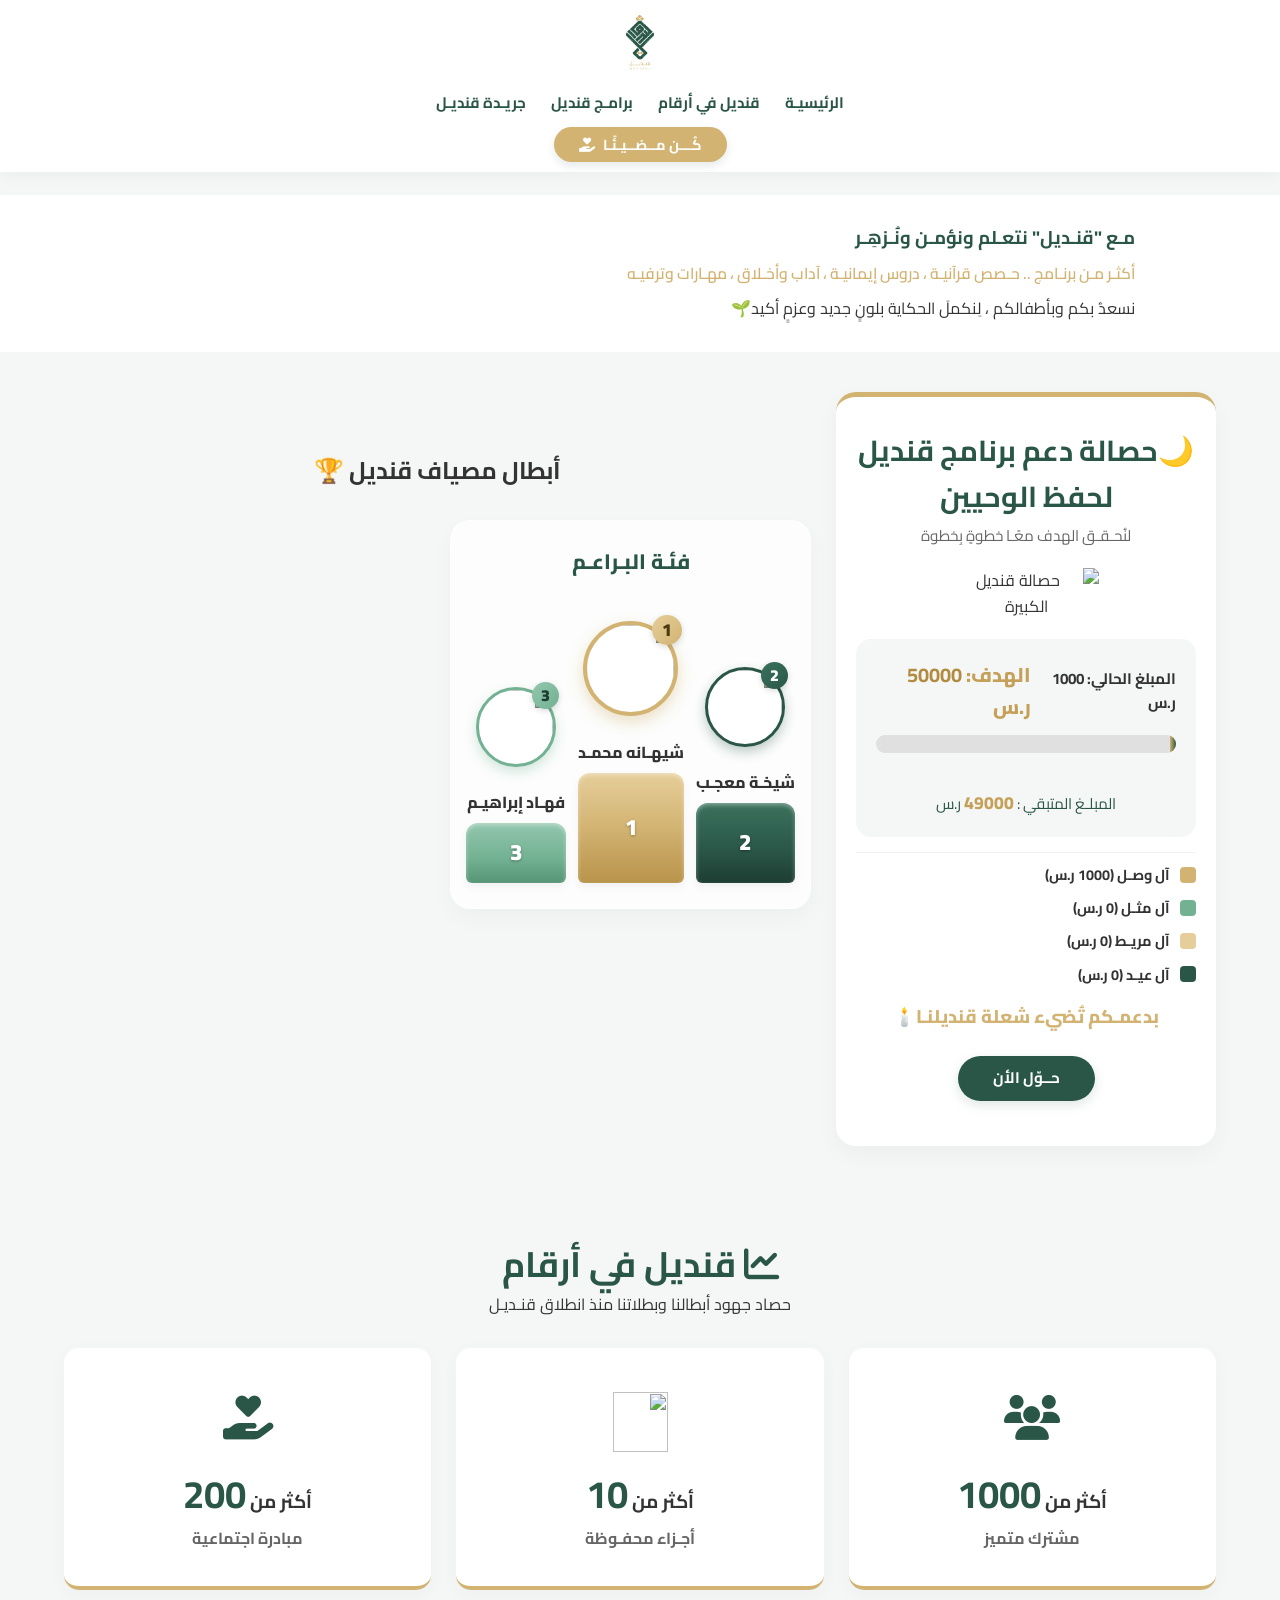
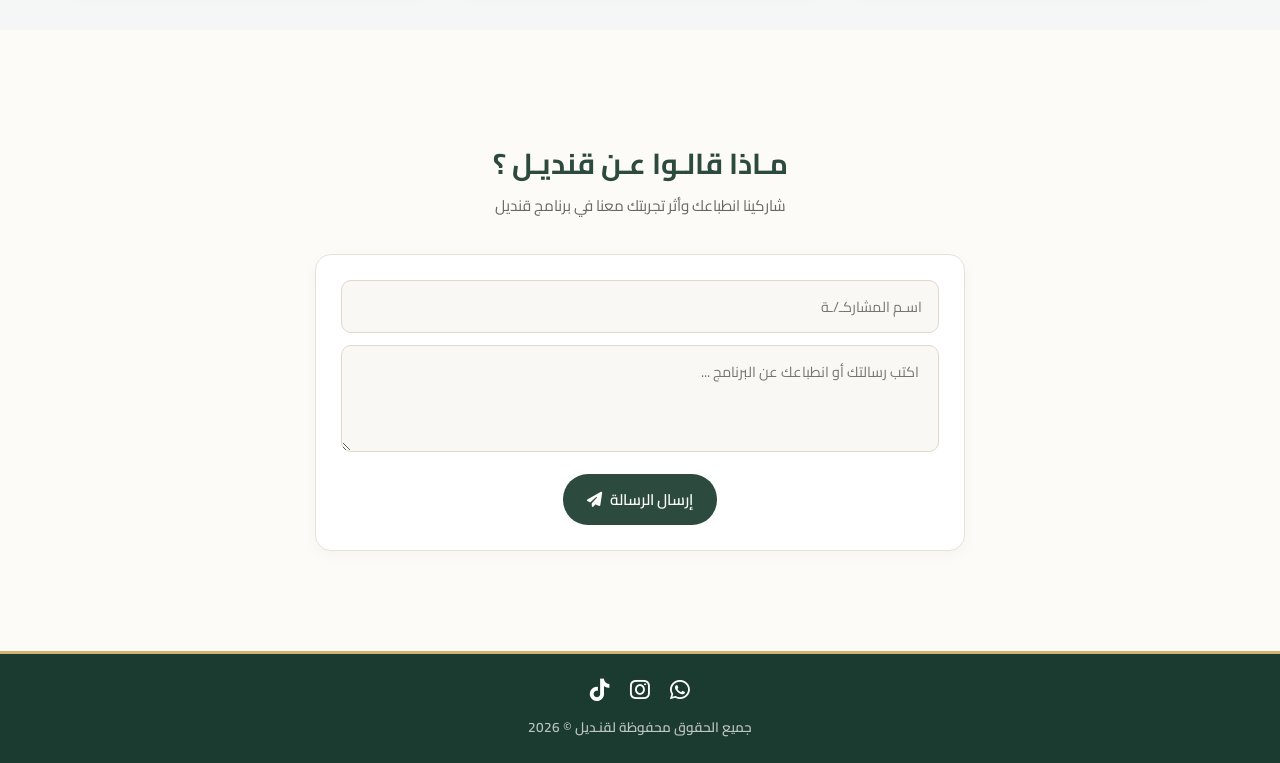
==== commit 34ffa940: "Update index.html" ====
--- a/index.html
+++ b/index.html
@@ -154,7 +154,7 @@
 <section class="reviews-section" id="reviews">
     <div class="container">
         <div class="section-title">
-            <h2><i class="fa-solid fa-heart"></i> مـاذا قالـوا عـن قنديـل 💌</h2>
+            <h2> مـاذا قالـوا عـن قنديـل ؟ </h2>
             <p>شاركينا انطباعك وأثر تجربتك معنا في برنامج قنديل</p>
         </div>
 
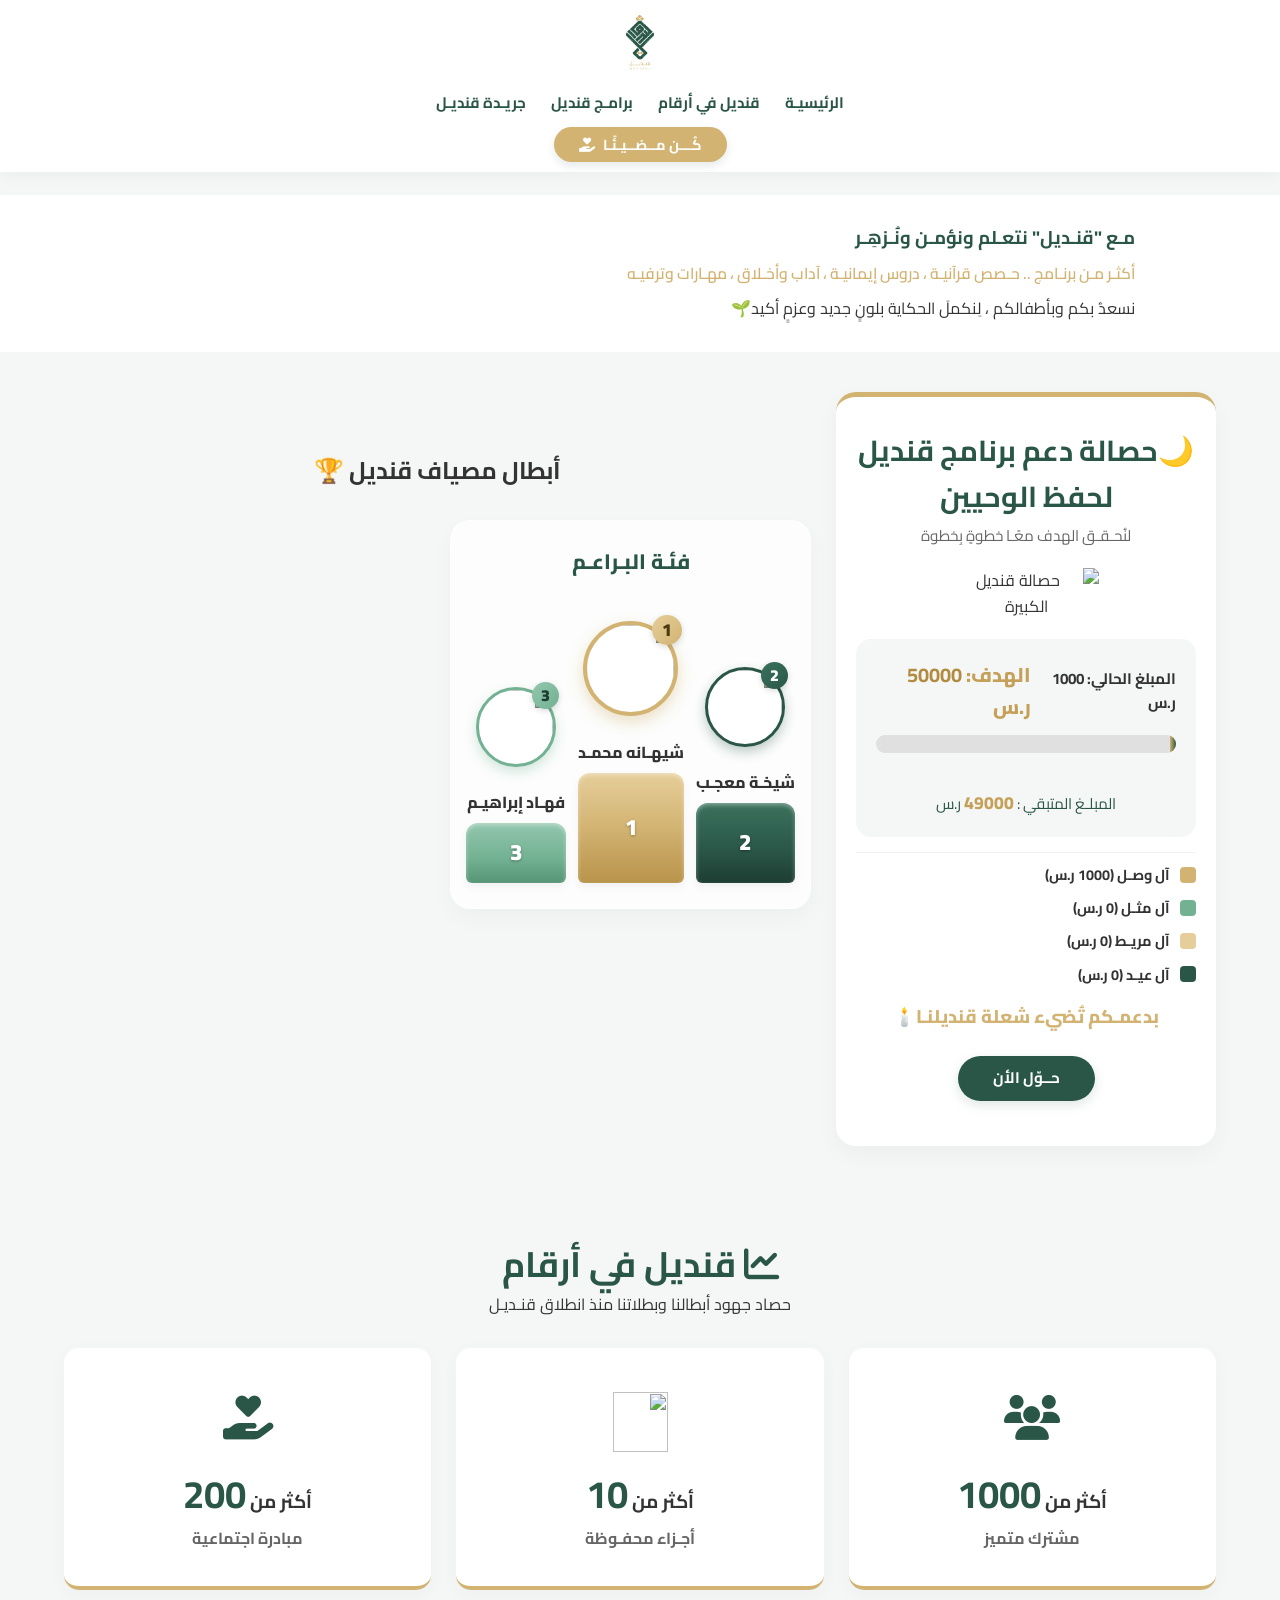
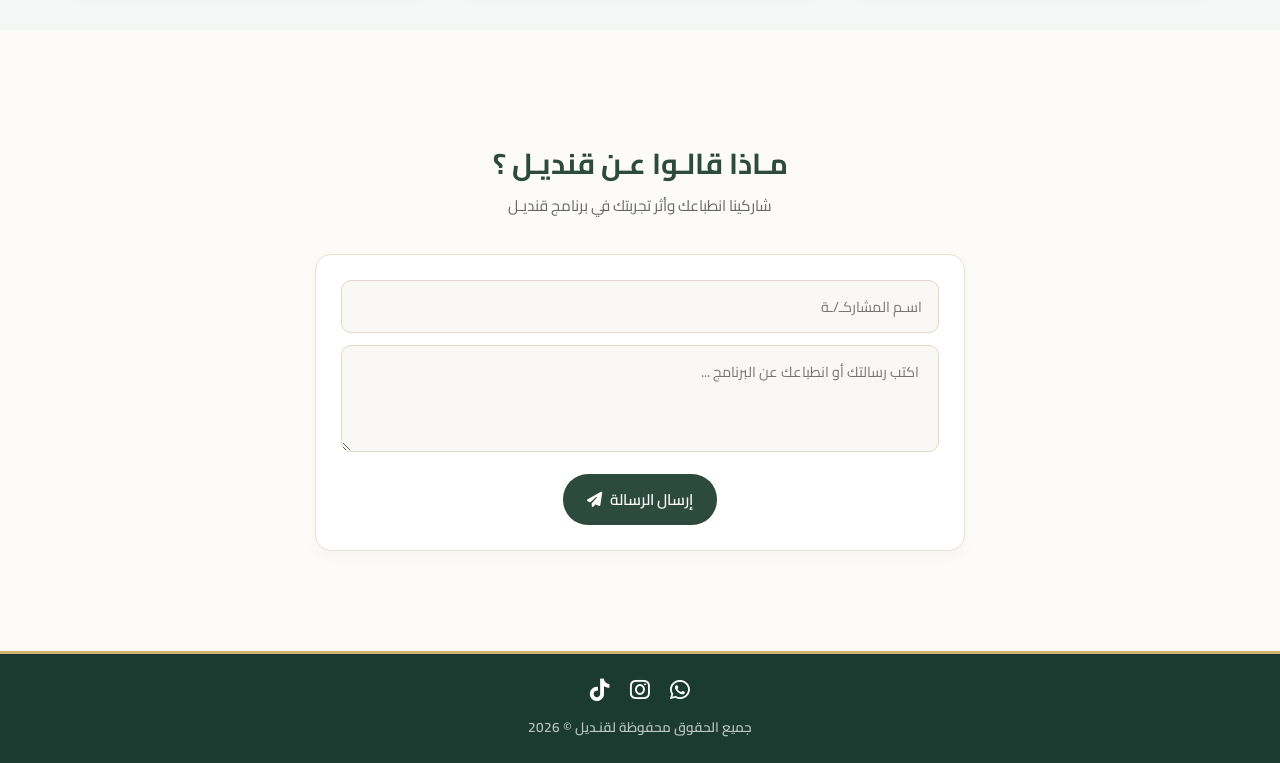
==== commit 5b78b47d: "Update index.html" ====
--- a/index.html
+++ b/index.html
@@ -155,7 +155,7 @@
     <div class="container">
         <div class="section-title">
             <h2> مـاذا قالـوا عـن قنديـل ؟ </h2>
-            <p>شاركينا انطباعك وأثر تجربتك معنا في برنامج قنديل</p>
+            <p>شاركينا انطباعك وأثر تجربتك في برنامج قنديـل</p>
         </div>
 
         <div class="review-form-card">
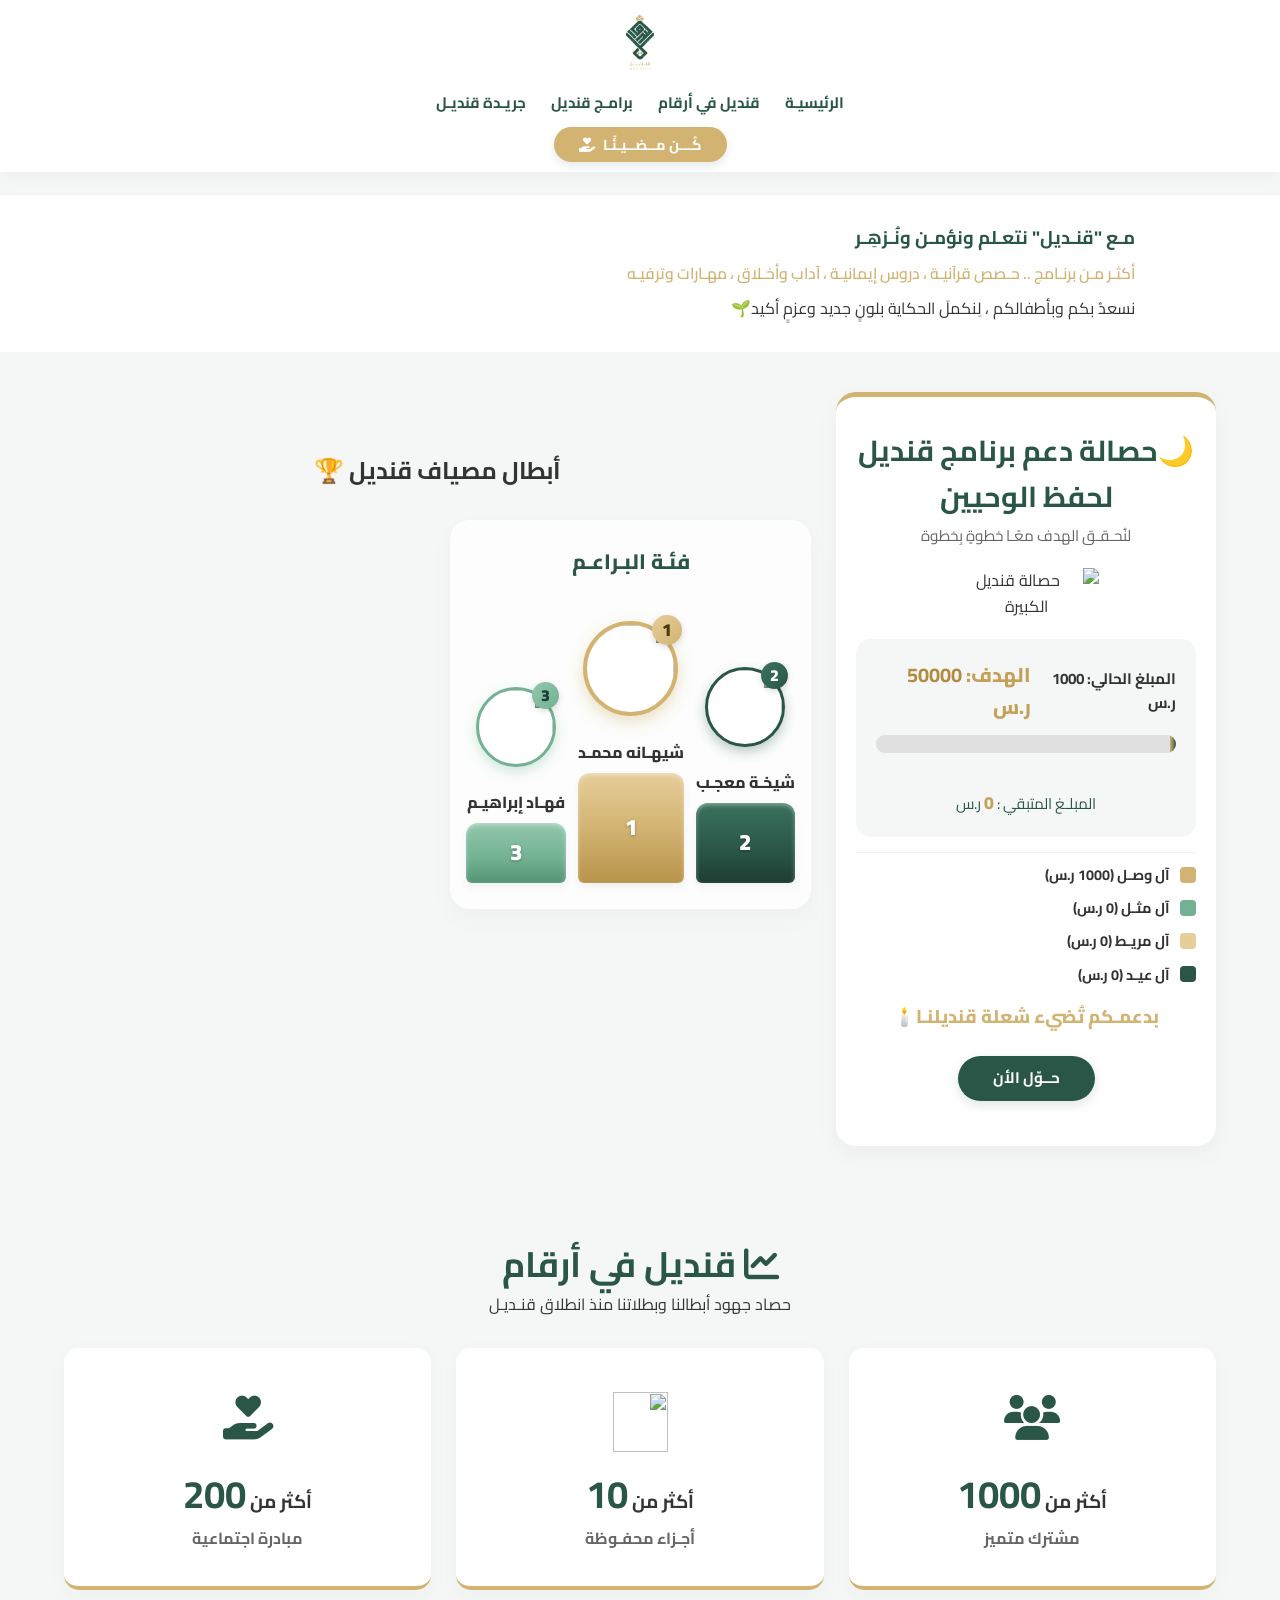
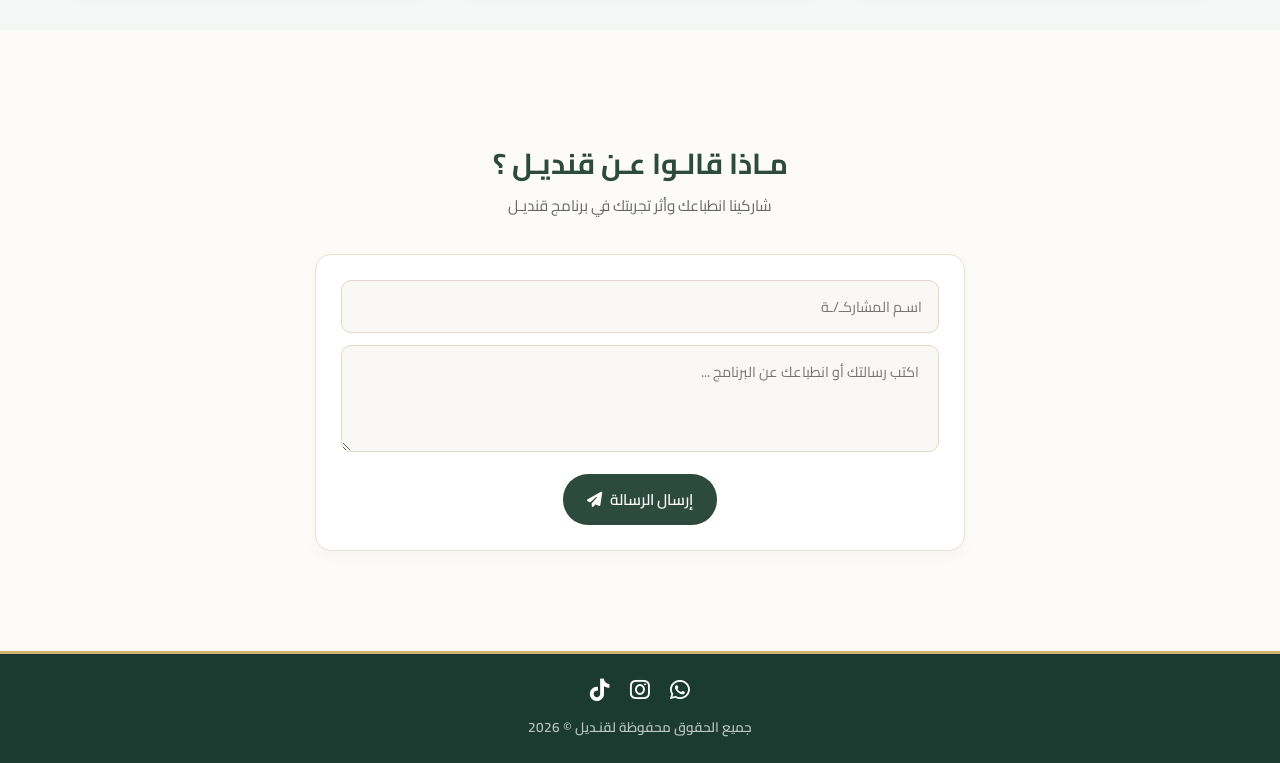
==== commit f39d6784: "Update index.html" ====
--- a/index.html
+++ b/index.html
@@ -13,6 +13,8 @@
     <link rel="stylesheet" href="styleq.css">
     <!-- مكتبة قصاصات الاحتفال الخفيفة -->
     <script src="https://cdn.jsdelivr.net/npm/canvas-confetti@1.6.0/dist/confetti.browser.min.js"></script>
+    <!-- مكتبة Supabase الرسمية -->
+    <script src="https://cdn.jsdelivr.net/npm/@supabase/supabase-js@2"></script>
 </head>
 <body>
 <header>
@@ -164,14 +166,14 @@
                     <input type="text" id="momName" placeholder="اسـم المشاركـ/ـة " required>
                 </div>
                 <textarea id="reviewText" rows="3" placeholder=" اكتب رسالتك أو انطباعك عن البرنامج ..." required></textarea>
-                <button type="submit" class="submit-review-btn">
+                <button type="submit" id="submitBtn" class="submit-review-btn">
                     إرسال الرسالة <i class="fa-solid fa-paper-plane"></i>
                 </button>
             </form>
         </div>
 
         <div class="reviews-grid" id="reviewsGrid">
-            <!-- تظهر الرسائل هنا فوراً -->
+            <!-- جاري تحميل الرسائل... -->
         </div>
     </div>
 </section>
@@ -190,8 +192,13 @@
 </footer>
 
 <script>
+// الربط مع مشروع Supabase الخاص بكِ
+const SUPABASE_URL = 'https://xdowyhritvgnfsgvfjxf.supabase.co';
+const SUPABASE_KEY = 'sb_publishable_ZgUoyo5AaEyX9qrDGy3eOQ_VclCKdwu';
+const supabaseClient = supabase.createClient(SUPABASE_URL, SUPABASE_KEY);
+
 document.addEventListener("DOMContentLoaded", function() {
-    // حساب المبلغ المتبقي
+    // حساب المبلغ المتبقي تلقائياً
     const current = parseFloat(document.getElementById("current-amount")?.innerText) || 0;
     const goal = parseFloat(document.getElementById("goal-amount")?.innerText) || 0;
     let remaining = goal - current;
@@ -199,40 +206,84 @@
     
     const remainingEl = document.getElementById("remaining-amount");
     if (remainingEl) remainingEl.innerText = remaining;
+
+    // جلب الرسائل المخزنة فور فتح الصفحة
+    loadReviews();
 });
 
-// دالة إرسال وعرض الرسالة مباشرة
-function addReview(e) {
+// دالة جلب الرسائل من قاعدة البيانات
+async function loadReviews() {
+    const reviewsGrid = document.getElementById('reviewsGrid');
+    if (!reviewsGrid) return;
+
+    reviewsGrid.innerHTML = '<p style="text-align: center; color: #888; width: 100%;">جاري تحميل الرسائل... 🌱</p>';
+
+    const { data: reviews, error } = await supabaseClient
+        .from('reviews')
+        .select('*')
+        .order('created_at', { ascending: false });
+
+    if (error) {
+        console.error('خطأ في جلب الرسائل:', error);
+        reviewsGrid.innerHTML = '<p style="text-align: center; color: #888; width: 100%;">تعذر تحميل الرسائل حالياً.</p>';
+        return;
+    }
+
+    reviewsGrid.innerHTML = '';
+
+    if (!reviews || reviews.length === 0) {
+        reviewsGrid.innerHTML = '<p style="text-align: center; color: #888; width: 100%;">كن أول من يشاركنا انطباعه 🤍</p>';
+        return;
+    }
+
+    reviews.forEach(review => {
+        const reviewCard = document.createElement('div');
+        reviewCard.className = 'review-card';
+        reviewCard.innerHTML = `
+            <div class="review-header">
+                <div class="review-avatar"><i class="fa-solid fa-heart"></i></div>
+                <div class="review-info">
+                    <h4>${review.mom_name}</h4>
+                </div>
+            </div>
+            <p class="review-text">"${review.review_text}"</p>
+        `;
+        reviewsGrid.appendChild(reviewCard);
+    });
+}
+
+// دالة إرسال وحفظ الرسالة في Supabase
+async function addReview(e) {
     if (e) e.preventDefault();
 
     const momName = document.getElementById('momName').value.trim();
     const reviewText = document.getElementById('reviewText').value.trim();
+    const submitBtn = document.getElementById('submitBtn');
 
     if (!momName || !reviewText) {
         alert("لطفاً اكمل كافة الحقول قبل الإرسال 🌱");
         return false;
     }
 
-    // إنشاء بطاقة تعليق وإضافتها لأعلى القائمة
-    const reviewCard = document.createElement('div');
-    reviewCard.className = 'review-card';
-    reviewCard.innerHTML = `
-        <div class="review-header">
-            <div class="review-avatar"><i class="fa-solid fa-heart"></i></div>
-            <div class="review-info">
-                <h4>${momName}</h4>
-            </div>
-        </div>
-        <p class="review-text">"${reviewText}"</p>
-    `;
-
-    const reviewsGrid = document.getElementById('reviewsGrid');
-    if (reviewsGrid) {
-        reviewsGrid.insertBefore(reviewCard, reviewsGrid.firstChild);
-    }
-
+    submitBtn.disabled = true;
+    submitBtn.innerText = "جاري الإرسال...";
+
+    const { error } = await supabaseClient
+        .from('reviews')
+        .insert([{ mom_name: momName, review_text: reviewText }]);
+
+    submitBtn.disabled = false;
+    submitBtn.innerHTML = 'إرسال الرسالة <i class="fa-solid fa-paper-plane"></i>';
+
+    if (error) {
+        console.error('خطأ في حفظ الرسالة:', error);
+        alert('حدث خطأ أثناء إرسال الرسالة، يرجى المحاولة لاحقاً.');
+        return false;
+    }
+
+    document.getElementById('reviewForm').reset();
     alert("شكـرًا تم إرسال رسالتكِ بنجاح ! 🕯️");
-    document.getElementById('reviewForm').reset();
+    loadReviews(); // إعادة جلب الرسائل مباشرة لتظهر الجديدة بأعلى القائمة
     return false;
 }
 </script>
